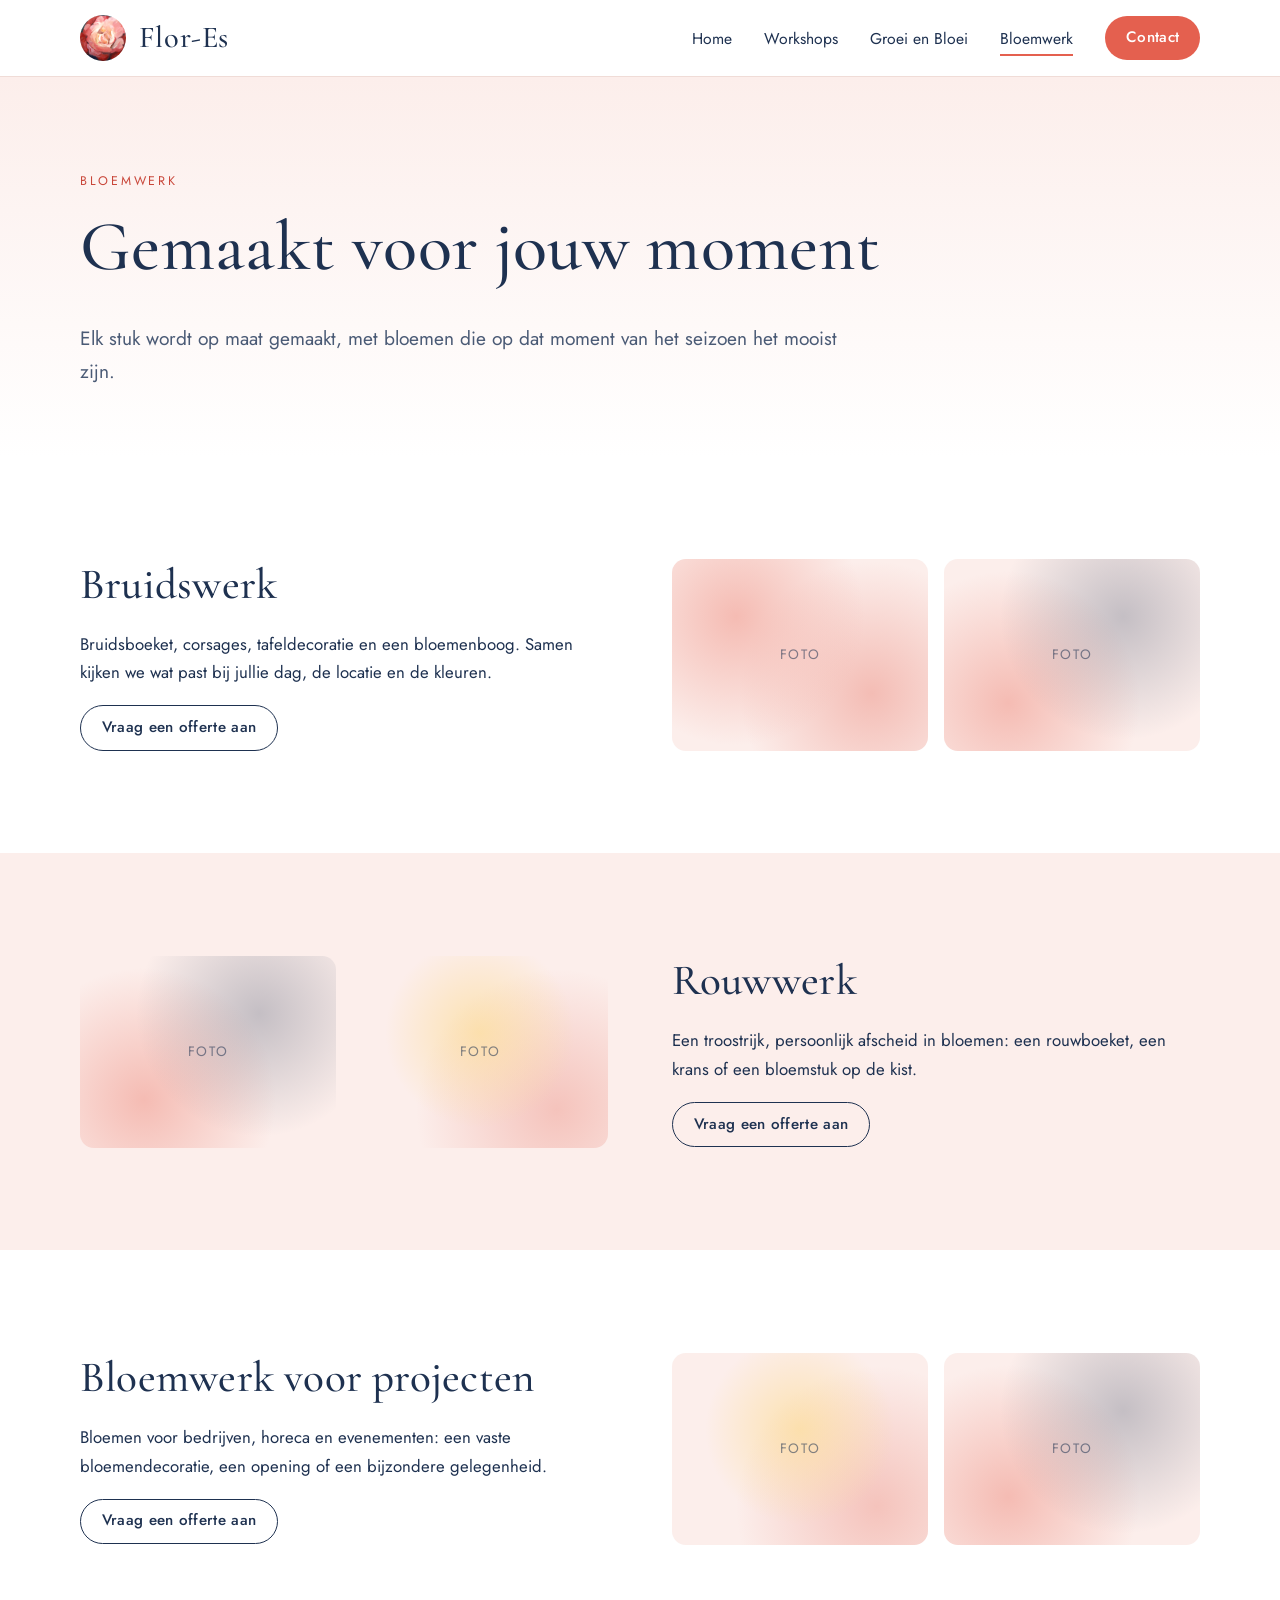
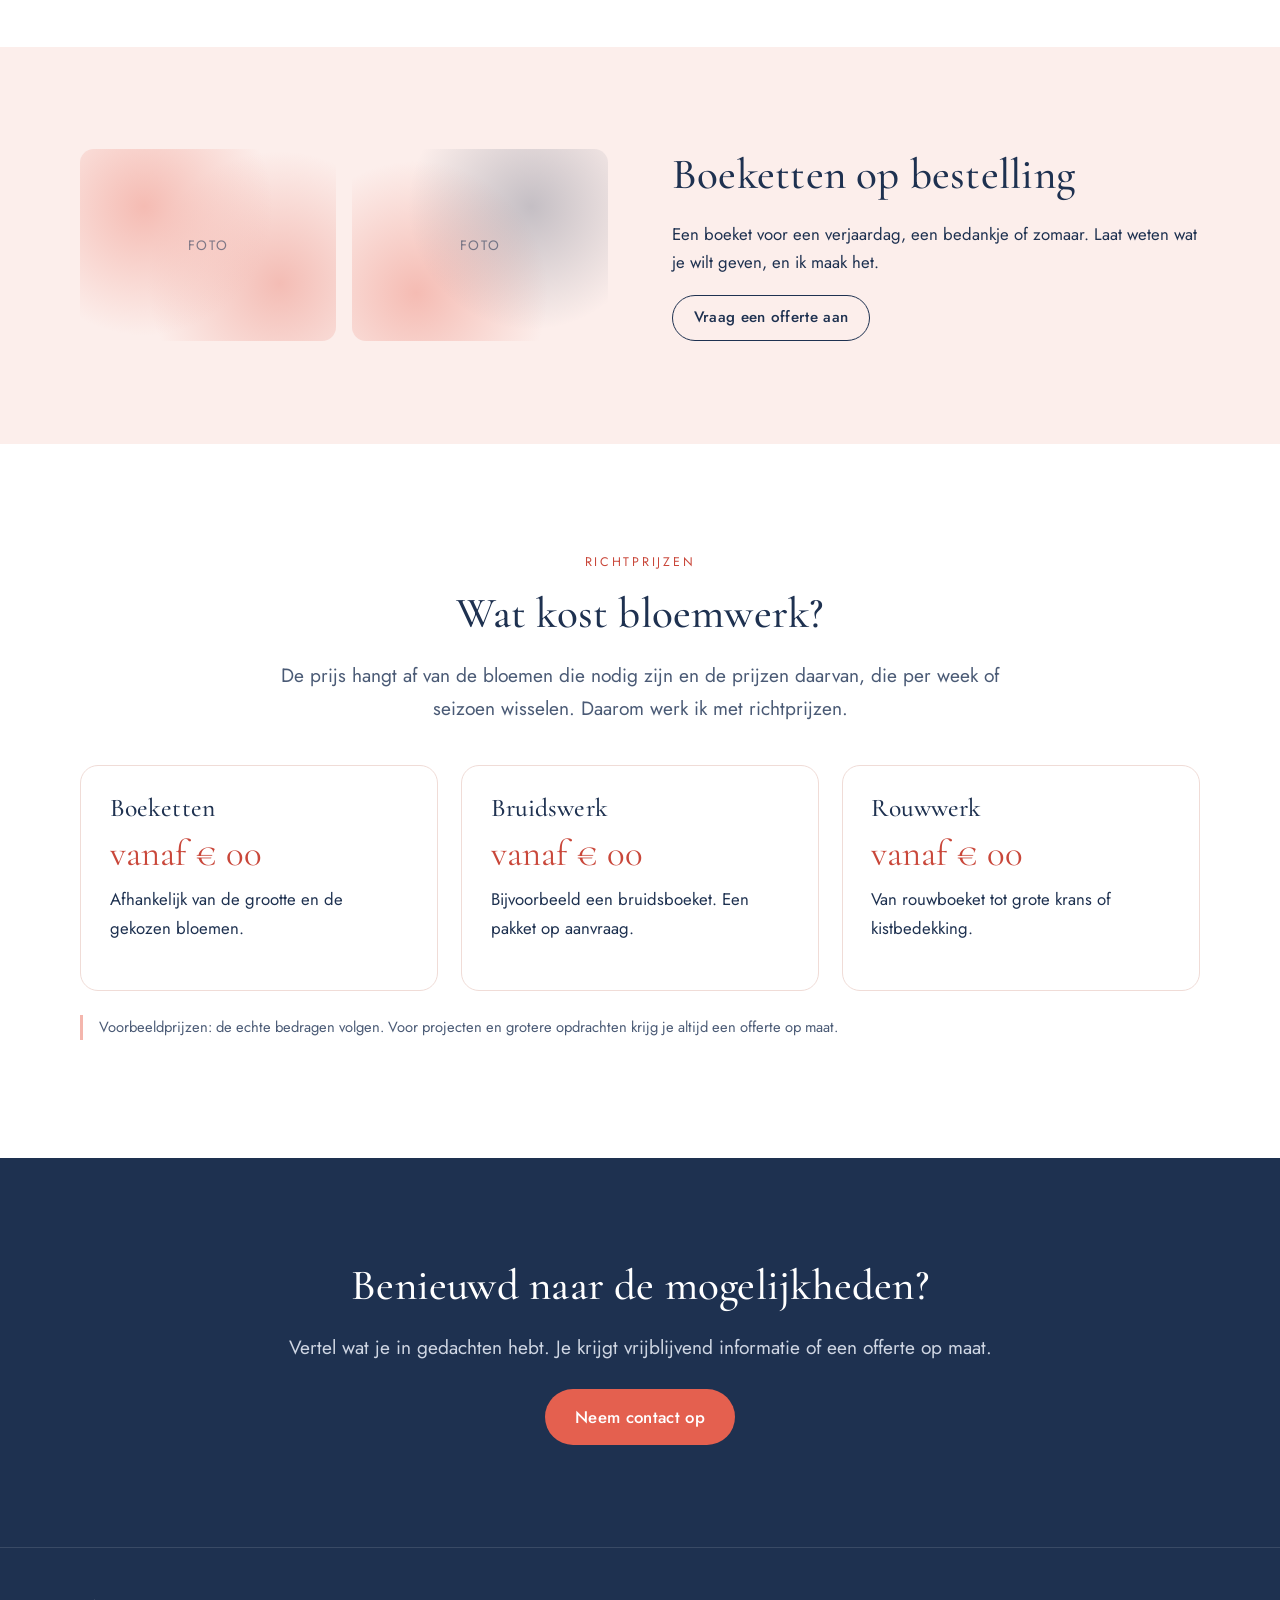
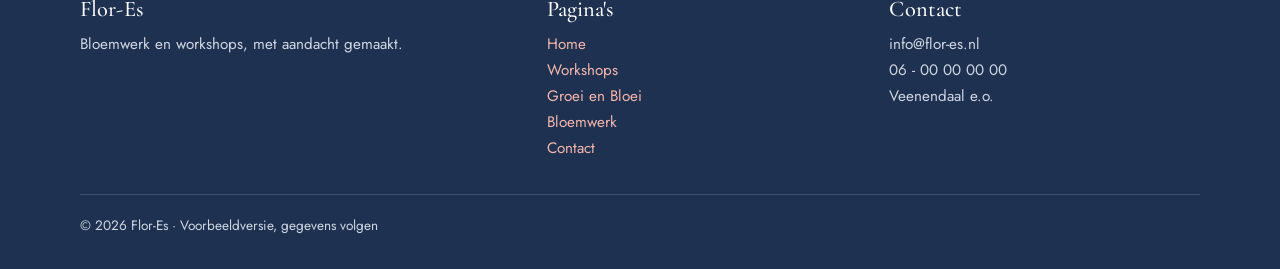
==== bloemwerk.html @ 2090f146 "Eerste versie website Flor-Es: look and feel en vijf pagina's Co-Authored-By: Claude Sonnet 5.5 <nor" ====
<!DOCTYPE html>
<html lang="nl">
<head>
<meta charset="utf-8">
<meta name="viewport" content="width=device-width, initial-scale=1">
<title>Bloemwerk | Flor-Es</title>
<meta name="description" content="Bruidswerk, rouwwerk, bloemwerk voor projecten en boeketten op bestelling, met foto's en richtprijzen.">
<link rel="preconnect" href="https://fonts.googleapis.com">
<link rel="preconnect" href="https://fonts.gstatic.com" crossorigin>
<link href="https://fonts.googleapis.com/css2?family=Cormorant+Garamond:ital,wght@0,400;0,500;0,600;1,400;1,500&family=Jost:wght@300;400;500&display=swap" rel="stylesheet">
<link rel="stylesheet" href="style.css">
</head>
<body>
<header class="site-header">
  <div class="container nav">
    <a class="brand" href="index.html"><img src="img/logo.png" alt=""><span>Flor-Es</span></a>
    <button class="menu-toggle" aria-expanded="false" aria-controls="menu">Menu</button>
    <ul id="menu">
      <li><a href="index.html">Home</a></li>
      <li><a href="workshops.html">Workshops</a></li>
      <li><a href="groei-en-bloei.html">Groei en Bloei</a></li>
      <li><a href="bloemwerk.html" aria-current="page">Bloemwerk</a></li>
      <li><a class="btn small" href="contact.html">Contact</a></li>
    </ul>
  </div>
</header>
<main>

<section class="page-hero">
  <div class="container">
    <span class="eyebrow">Bloemwerk</span>
    <h1>Gemaakt voor jouw moment</h1>
    <p class="lead">Elk stuk wordt op maat gemaakt, met bloemen die op dat moment van het seizoen het mooist zijn.</p>
  </div>
</section>
<section class="section">
  <div class="container split">
    <div>
      <h2>Bruidswerk</h2>
      <p>Bruidsboeket, corsages, tafeldecoratie en een bloemenboog. Samen kijken we wat past bij jullie dag, de locatie en de kleuren.</p>
      <a class="btn outline small" href="contact.html">Vraag een offerte aan</a>
    </div>
    <div class="gallery" style="grid-template-columns:1fr 1fr"><div class="ph ">Foto</div><div class="ph t2">Foto</div></div>
  </div>
</section>
<section class="section tint">
  <div class="container split reverse">
    <div>
      <h2>Rouwwerk</h2>
      <p>Een troostrijk, persoonlijk afscheid in bloemen: een rouwboeket, een krans of een bloemstuk op de kist.</p>
      <a class="btn outline small" href="contact.html">Vraag een offerte aan</a>
    </div>
    <div class="gallery" style="grid-template-columns:1fr 1fr"><div class="ph t2">Foto</div><div class="ph t3">Foto</div></div>
  </div>
</section>
<section class="section">
  <div class="container split">
    <div>
      <h2>Bloemwerk voor projecten</h2>
      <p>Bloemen voor bedrijven, horeca en evenementen: een vaste bloemendecoratie, een opening of een bijzondere gelegenheid.</p>
      <a class="btn outline small" href="contact.html">Vraag een offerte aan</a>
    </div>
    <div class="gallery" style="grid-template-columns:1fr 1fr"><div class="ph t3">Foto</div><div class="ph t2">Foto</div></div>
  </div>
</section>
<section class="section tint">
  <div class="container split reverse">
    <div>
      <h2>Boeketten op bestelling</h2>
      <p>Een boeket voor een verjaardag, een bedankje of zomaar. Laat weten wat je wilt geven, en ik maak het.</p>
      <a class="btn outline small" href="contact.html">Vraag een offerte aan</a>
    </div>
    <div class="gallery" style="grid-template-columns:1fr 1fr"><div class="ph ">Foto</div><div class="ph t2">Foto</div></div>
  </div>
</section>

<section class="section">
  <div class="container">
    <div class="center" style="margin-bottom:2.5rem">
      <span class="eyebrow">Richtprijzen</span>
      <h2>Wat kost bloemwerk?</h2>
      <p class="lead">De prijs hangt af van de bloemen die nodig zijn en de prijzen daarvan, die per week of seizoen wisselen. Daarom werk ik met richtprijzen.</p>
    </div>
    <div class="prices">
      <div class="price"><h3>Boeketten</h3><div class="amount">vanaf € 00</div><p>Afhankelijk van de grootte en de gekozen bloemen.</p></div>
      <div class="price"><h3>Bruidswerk</h3><div class="amount">vanaf € 00</div><p>Bijvoorbeeld een bruidsboeket. Een pakket op aanvraag.</p></div>
      <div class="price"><h3>Rouwwerk</h3><div class="amount">vanaf € 00</div><p>Van rouwboeket tot grote krans of kistbedekking.</p></div>
    </div>
    <p class="note">Voorbeeldprijzen: de echte bedragen volgen. Voor projecten en grotere opdrachten krijg je altijd een offerte op maat.</p>
  </div>
</section>
<section class="section cta">
  <div class="container">
    <h2>Benieuwd naar de mogelijkheden?</h2>
    <p class="lead">Vertel wat je in gedachten hebt. Je krijgt vrijblijvend informatie of een offerte op maat.</p>
    <div class="btn-row" style="justify-content:center"><a class="btn" href="contact.html">Neem contact op</a></div>
  </div>
</section>
</main>
<footer class="site-footer">
  <div class="container">
    <div class="foot-grid">
      <div>
        <h3>Flor-Es</h3>
        <p>Bloemwerk en workshops, met aandacht gemaakt.</p>
      </div>
      <div>
        <h3>Pagina's</h3>
        <ul>
          <li><a href="index.html">Home</a></li>
          <li><a href="workshops.html">Workshops</a></li>
          <li><a href="groei-en-bloei.html">Groei en Bloei</a></li>
          <li><a href="bloemwerk.html">Bloemwerk</a></li>
          <li><a href="contact.html">Contact</a></li>
        </ul>
      </div>
      <div>
        <h3>Contact</h3>
        <ul>
          <li>info@flor-es.nl</li>
          <li>06 - 00 00 00 00</li>
          <li>Veenendaal e.o.</li>
        </ul>
      </div>
    </div>
    <div class="copy">© 2026 Flor-Es · Voorbeeldversie, gegevens volgen</div>
  </div>
</footer>
<script src="site.js"></script>
</body>
</html>
---- style.css ----
/* Flor-Es – look and feel
   Kleuren afgeleid uit het logo (geschilderde roos op diepblauw). */
:root {
  --navy: #1e3150;
  --navy-soft: #4a5a75;
  --coral: #e4604f;
  --coral-dark: #c9473a;
  --pink: #f4b6ad;
  --pink-soft: #fceeeb;
  --cream: #fffaf8;
  --line: #f0dcd7;
  --white: #ffffff;
  --radius: 18px;
  --serif: "Cormorant Garamond", Georgia, "Times New Roman", serif;
  --sans: "Jost", "Helvetica Neue", Arial, sans-serif;
}

* { box-sizing: border-box; }
html { scroll-behavior: smooth; }
body {
  margin: 0;
  background: var(--white);
  color: var(--navy);
  font-family: var(--sans);
  font-size: 1.05rem;
  line-height: 1.7;
  -webkit-font-smoothing: antialiased;
}
img { max-width: 100%; display: block; }
a { color: var(--coral-dark); }
a:hover { color: var(--navy); }

h1, h2, h3 {
  font-family: var(--serif);
  font-weight: 500;
  line-height: 1.12;
  margin: 0 0 .5em;
  letter-spacing: .005em;
}
h1 { font-size: clamp(2.6rem, 6vw, 4.4rem); }
h2 { font-size: clamp(1.9rem, 3.6vw, 2.7rem); }
h3 { font-size: 1.6rem; }
p { margin: 0 0 1.1em; }

.container { width: min(1120px, 100% - 2.5rem); margin-inline: auto; }
.section { padding: clamp(3.5rem, 8vw, 6.5rem) 0; }
.section.tint { background: var(--pink-soft); }
.eyebrow {
  display: inline-block;
  text-transform: uppercase;
  letter-spacing: .22em;
  font-size: .78rem;
  color: var(--coral-dark);
  margin-bottom: 1rem;
}
.lead { font-size: 1.2rem; color: var(--navy-soft); max-width: 40em; }
.center { text-align: center; }
.center .lead { margin-inline: auto; }

/* Header */
.site-header {
  position: sticky; top: 0; z-index: 20;
  background: rgba(255,255,255,.94);
  backdrop-filter: blur(8px);
  border-bottom: 1px solid var(--line);
}
.nav { display: flex; align-items: center; justify-content: space-between; height: 76px; }
.brand { display: flex; align-items: center; gap: .8rem; text-decoration: none; color: var(--navy); }
.brand img { width: 46px; height: 46px; border-radius: 50%; object-fit: cover; }
.brand span { font-family: var(--serif); font-size: 1.9rem; font-weight: 500; letter-spacing: .02em; }
.nav ul { display: flex; gap: 2rem; list-style: none; margin: 0; padding: 0; align-items: center; }
.nav ul a { text-decoration: none; color: var(--navy); font-size: .98rem; padding: .3rem 0; border-bottom: 2px solid transparent; }
.nav ul a:hover, .nav ul a[aria-current="page"] { border-color: var(--coral); }
.nav ul a.btn { border: 0; }
.menu-toggle { display: none; background: none; border: 1px solid var(--line); border-radius: 10px; padding: .5rem .8rem; font: inherit; color: var(--navy); cursor: pointer; }

/* Knoppen */
.btn {
  display: inline-block; text-decoration: none; cursor: pointer;
  background: var(--coral); color: var(--white) !important;
  padding: .85rem 1.9rem; border-radius: 999px; border: 0;
  font: inherit; font-weight: 500; letter-spacing: .02em;
  transition: background .2s, transform .2s;
}
.btn:hover { background: var(--coral-dark); transform: translateY(-1px); }
.btn.outline { background: transparent; color: var(--navy) !important; border: 1.5px solid var(--navy); }
.btn.outline:hover { background: var(--navy); color: var(--white) !important; }
.btn.small { padding: .55rem 1.3rem; font-size: .95rem; }
.btn-row { display: flex; gap: 1rem; flex-wrap: wrap; margin-top: 1.6rem; }

/* Hero (tweedeling) */
.hero { padding: clamp(2.5rem, 6vw, 5rem) 0; background: linear-gradient(180deg, var(--cream), var(--white)); }
.hero-grid { display: grid; grid-template-columns: 1.05fr .95fr; gap: clamp(2rem, 6vw, 5rem); align-items: center; }
.hero h1 em { font-style: italic; color: var(--coral); }
.hero-art { position: relative; }
.hero-art img {
  width: 100%; aspect-ratio: 1 / 1; object-fit: cover;
  border-radius: 46% 54% 50% 50% / 52% 46% 54% 48%;
  box-shadow: 0 30px 60px -25px rgba(30,49,80,.45);
}
.hero-art::before {
  content: ""; position: absolute; inset: -6% -6% auto auto; width: 38%; aspect-ratio: 1;
  background: var(--pink); border-radius: 50%; z-index: -1; opacity: .55;
}
.page-hero { padding: clamp(3rem, 7vw, 5.5rem) 0 clamp(2rem, 4vw, 3rem); background: linear-gradient(180deg, var(--pink-soft), var(--white)); }

/* Kaarten */
.cards { display: grid; grid-template-columns: repeat(3, 1fr); gap: 1.6rem; }
.card {
  background: var(--white); border: 1px solid var(--line); border-radius: var(--radius);
  overflow: hidden; text-decoration: none; color: var(--navy);
  display: flex; flex-direction: column; transition: transform .25s, box-shadow .25s;
}
.card:hover { transform: translateY(-4px); box-shadow: 0 22px 40px -24px rgba(30,49,80,.4); color: var(--navy); }
.card .body { padding: 1.5rem 1.6rem 1.8rem; }
.card .more { color: var(--coral-dark); font-weight: 500; }

/* Foto-plaatshouders: vervangen door echte foto's (<img>) */
.ph {
  aspect-ratio: 4 / 3; display: grid; place-items: center;
  color: rgba(30,49,80,.55); font-size: .85rem; letter-spacing: .12em; text-transform: uppercase;
  background:
    radial-gradient(circle at 25% 30%, rgba(244,182,173,.9), transparent 55%),
    radial-gradient(circle at 78% 70%, rgba(228,96,79,.35), transparent 55%),
    var(--pink-soft);
}
.ph.t2 { background: radial-gradient(circle at 70% 30%, rgba(30,49,80,.25), transparent 55%), radial-gradient(circle at 25% 75%, rgba(244,182,173,.9), transparent 55%), var(--pink-soft); }
.ph.t3 { background: radial-gradient(circle at 50% 40%, rgba(252,222,160,.8), transparent 55%), radial-gradient(circle at 80% 80%, rgba(228,96,79,.3), transparent 55%), var(--pink-soft); }
.ph.tall { aspect-ratio: 3 / 4; }
.ph.round { border-radius: var(--radius); }

.gallery { display: grid; grid-template-columns: repeat(4, 1fr); gap: 1rem; }
.gallery .ph, .gallery img { border-radius: 14px; width: 100%; }
.gallery .wide { grid-column: span 2; }

/* Twee kolommen */
.split { display: grid; grid-template-columns: 1fr 1fr; gap: clamp(2rem, 5vw, 4.5rem); align-items: center; }
.split.reverse > :first-child { order: 2; }
.check { list-style: none; padding: 0; margin: 0 0 1.4rem; }
.check li { padding-left: 1.9rem; position: relative; margin-bottom: .55rem; }
.check li::before { content: "✿"; position: absolute; left: 0; color: var(--coral); }

/* Prijzen */
.prices { display: grid; grid-template-columns: repeat(3, 1fr); gap: 1.4rem; }
.price {
  background: var(--white); border: 1px solid var(--line); border-radius: var(--radius); padding: 1.8rem;
}
.price .amount { font-family: var(--serif); font-size: 2.3rem; color: var(--coral-dark); line-height: 1; margin: .3rem 0 .8rem; }
.price small { color: var(--navy-soft); }
.note { font-size: .92rem; color: var(--navy-soft); border-left: 3px solid var(--pink); padding-left: 1rem; margin-top: 1.5rem; }

/* Referenties */
.quotes { display: grid; grid-template-columns: repeat(3, 1fr); gap: 1.4rem; }
.quote { background: var(--white); border-radius: var(--radius); padding: 1.8rem; border: 1px solid var(--line); }
.quote p { font-family: var(--serif); font-size: 1.35rem; line-height: 1.4; font-style: italic; }
.quote cite { font-style: normal; font-size: .92rem; color: var(--navy-soft); }

/* Agenda (Groei en Bloei) */
.agenda { list-style: none; padding: 0; margin: 0; display: grid; gap: 1rem; }
.agenda li { display: grid; grid-template-columns: 90px 1fr auto; gap: 1.4rem; align-items: center; background: var(--white); border: 1px solid var(--line); border-radius: var(--radius); padding: 1.2rem 1.6rem; }
.date { text-align: center; font-family: var(--serif); line-height: 1; }
.date b { display: block; font-size: 2.4rem; color: var(--coral-dark); font-weight: 500; }
.date span { text-transform: uppercase; letter-spacing: .15em; font-size: .78rem; font-family: var(--sans); }

/* Formulier */
form { display: grid; gap: 1.1rem; }
label { font-size: .92rem; font-weight: 500; display: grid; gap: .35rem; }
input, select, textarea {
  font: inherit; color: var(--navy); background: var(--white);
  border: 1.5px solid var(--line); border-radius: 12px; padding: .8rem 1rem; width: 100%;
}
input:focus, select:focus, textarea:focus { outline: 0; border-color: var(--coral); box-shadow: 0 0 0 3px rgba(228,96,79,.18); }
textarea { min-height: 150px; resize: vertical; }
.row2 { display: grid; grid-template-columns: 1fr 1fr; gap: 1.1rem; }
.form-msg { display: none; background: var(--pink-soft); border: 1px solid var(--pink); border-radius: 12px; padding: 1rem 1.2rem; }
.contact-box { background: var(--pink-soft); border-radius: var(--radius); padding: 2rem; }
.contact-box h3 { margin-bottom: .8rem; }

/* CTA en footer */
.cta { background: var(--navy); color: var(--white); text-align: center; }
.cta h2 { color: var(--white); }
.cta .lead { color: #cfd6e3; margin-inline: auto; }
.site-footer { background: var(--navy); color: #cfd6e3; padding: 3rem 0 2rem; border-top: 1px solid rgba(255,255,255,.12); font-size: .95rem; }
.site-footer a { color: var(--pink); text-decoration: none; }
.site-footer a:hover { color: var(--white); }
.foot-grid { display: grid; grid-template-columns: 1.4fr 1fr 1fr; gap: 2rem; margin-bottom: 2rem; }
.foot-grid h3 { color: var(--white); font-size: 1.4rem; }
.foot-grid ul { list-style: none; padding: 0; margin: 0; }
.copy { border-top: 1px solid rgba(255,255,255,.15); padding-top: 1.2rem; font-size: .85rem; }

@media (max-width: 860px) {
  .menu-toggle { display: block; }
  .nav ul { display: none; position: absolute; top: 76px; left: 0; right: 0; flex-direction: column; gap: 1rem; background: var(--white); padding: 1.5rem; border-bottom: 1px solid var(--line); }
  .nav ul.open { display: flex; }
  .hero-grid, .split, .cards, .prices, .quotes, .foot-grid, .row2 { grid-template-columns: 1fr; }
  .split.reverse > :first-child { order: 0; }
  .hero-art { max-width: 420px; margin-inline: auto; }
  .gallery { grid-template-columns: repeat(2, 1fr); }
  .agenda li { grid-template-columns: 70px 1fr; }
  .agenda li .btn { grid-column: 1 / -1; justify-self: start; }
}
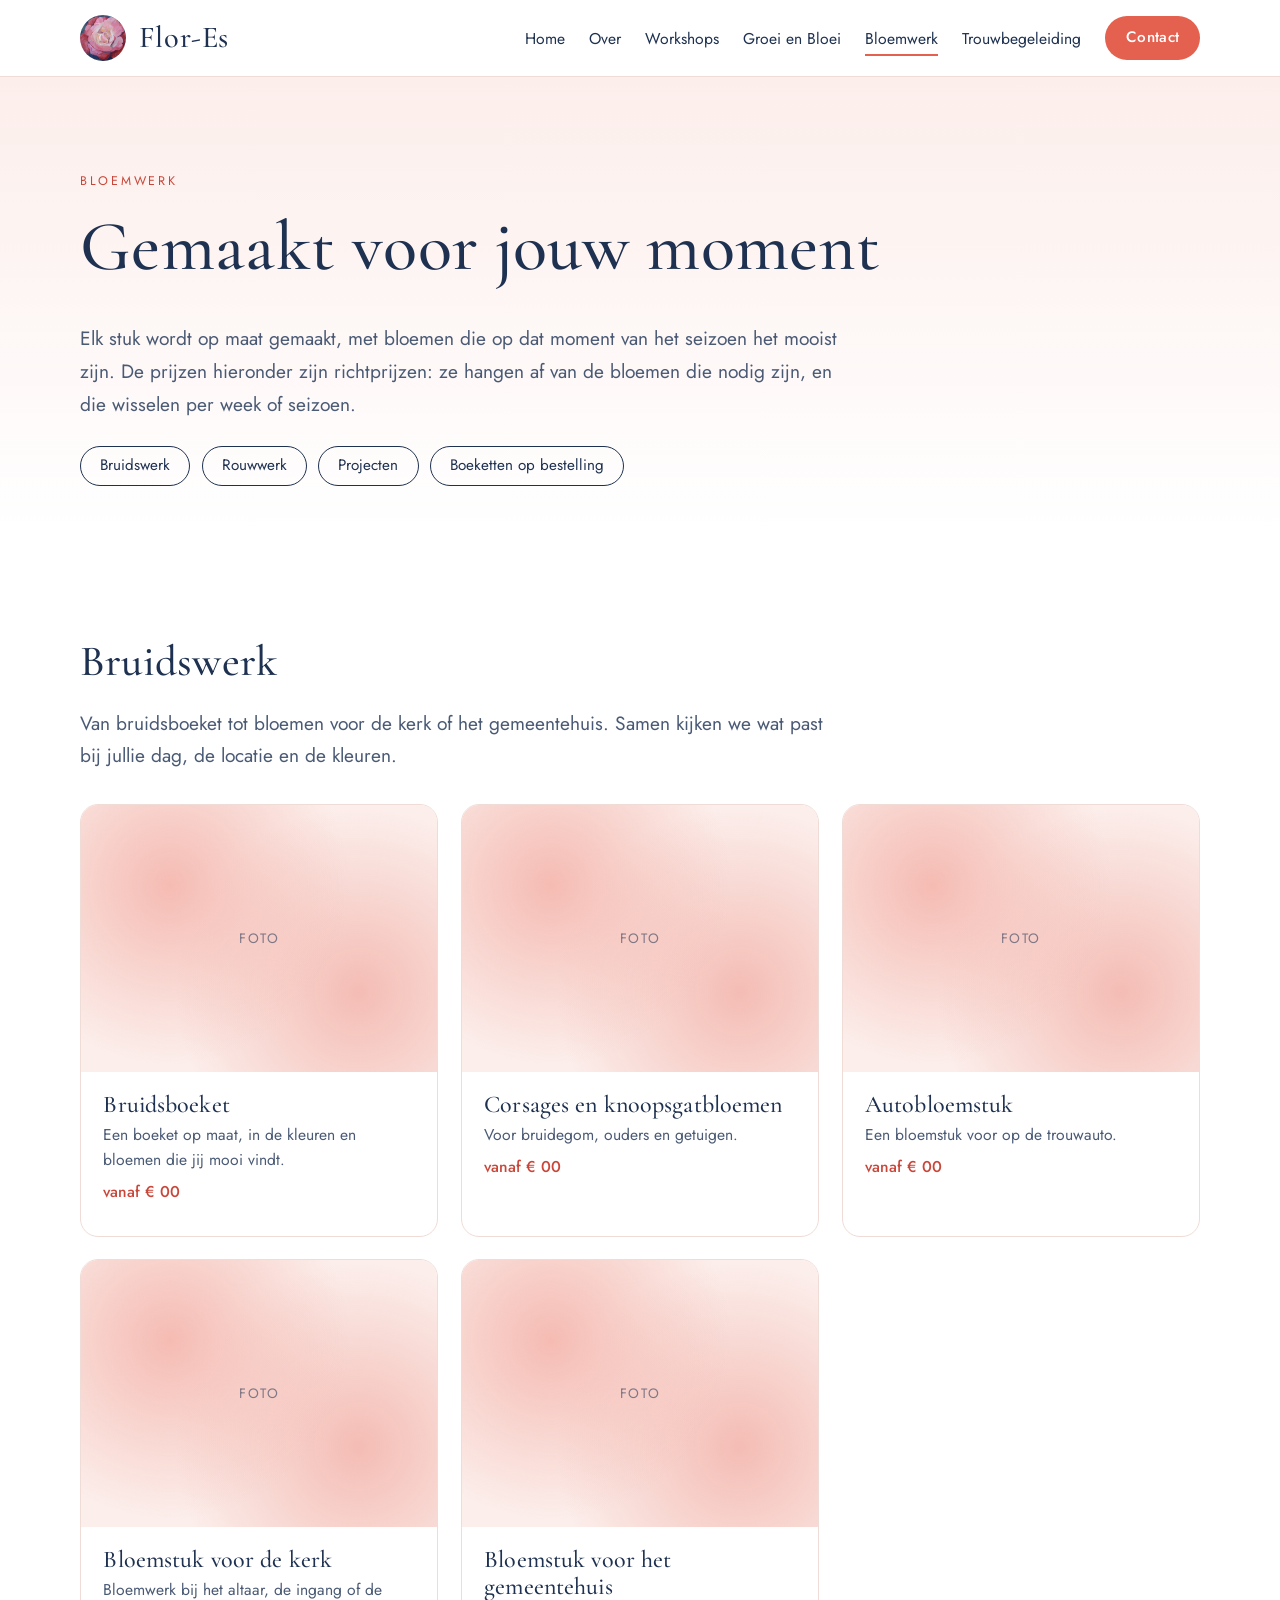
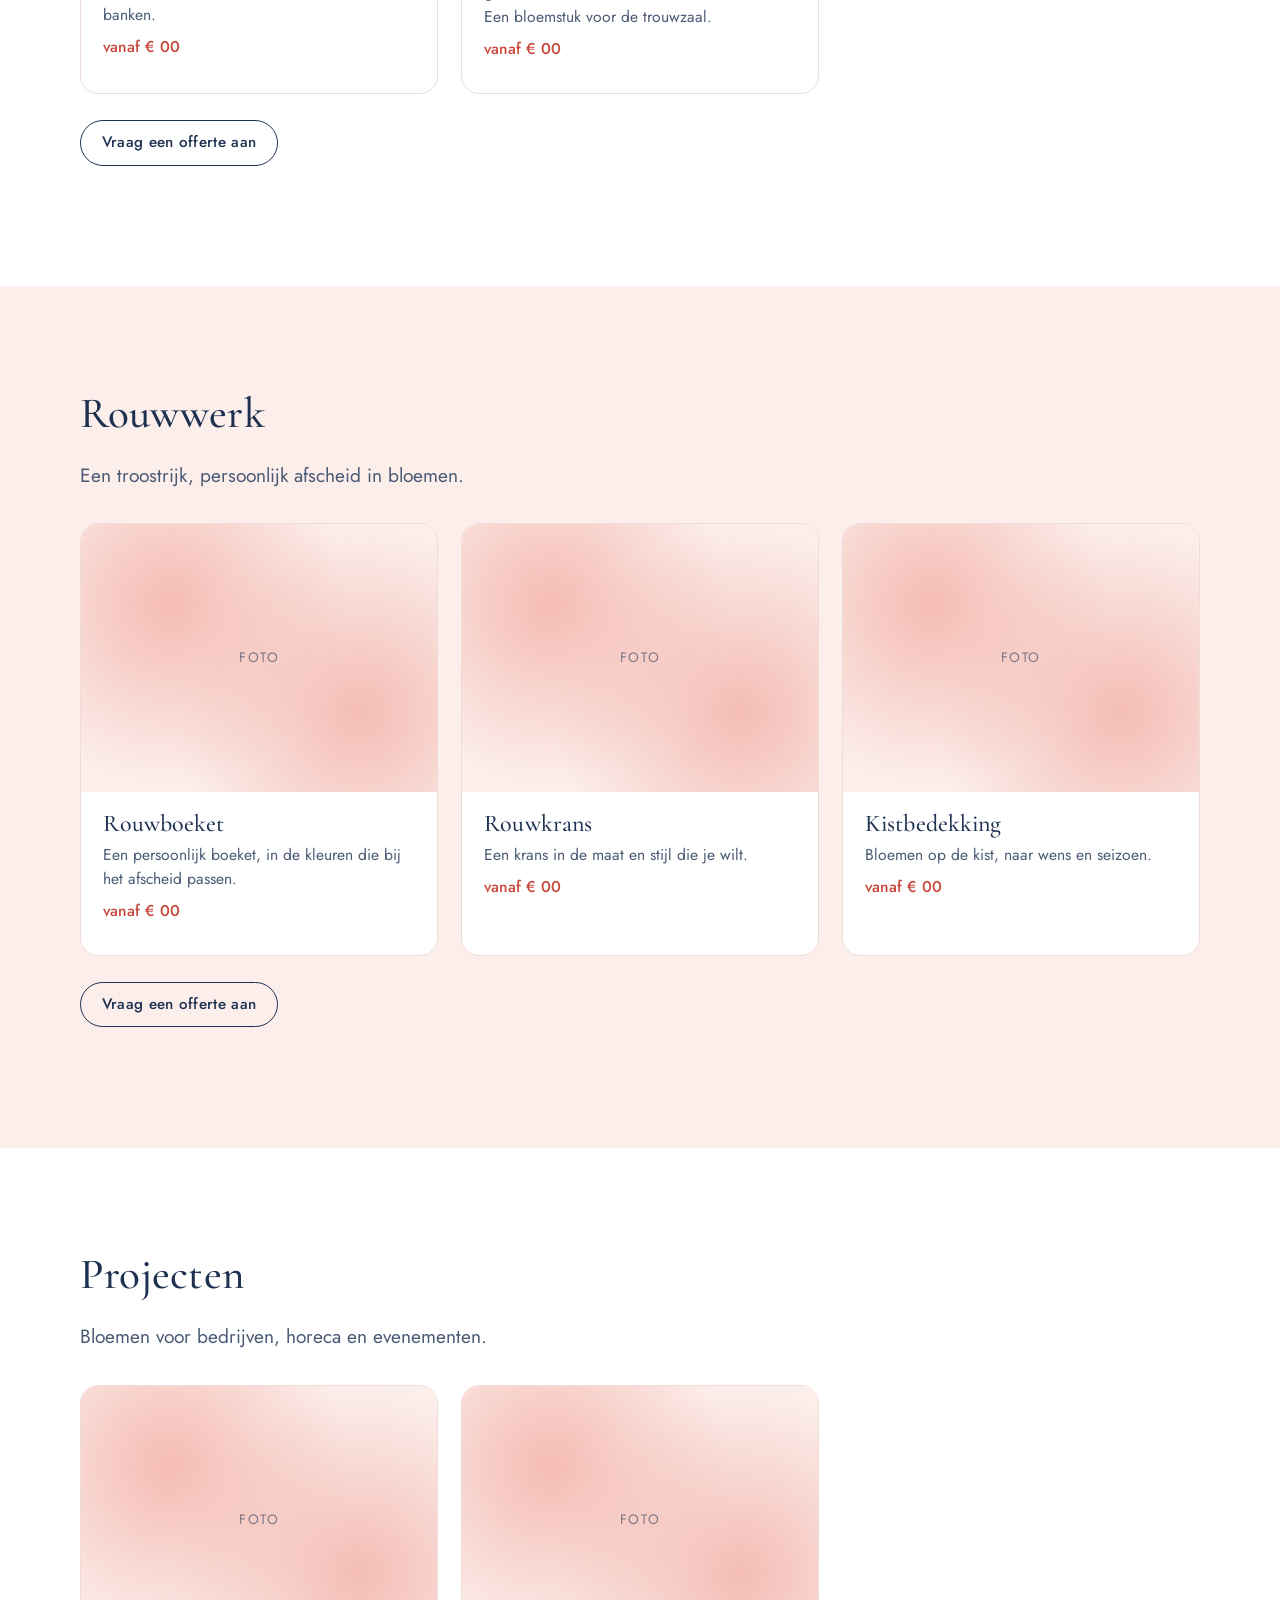
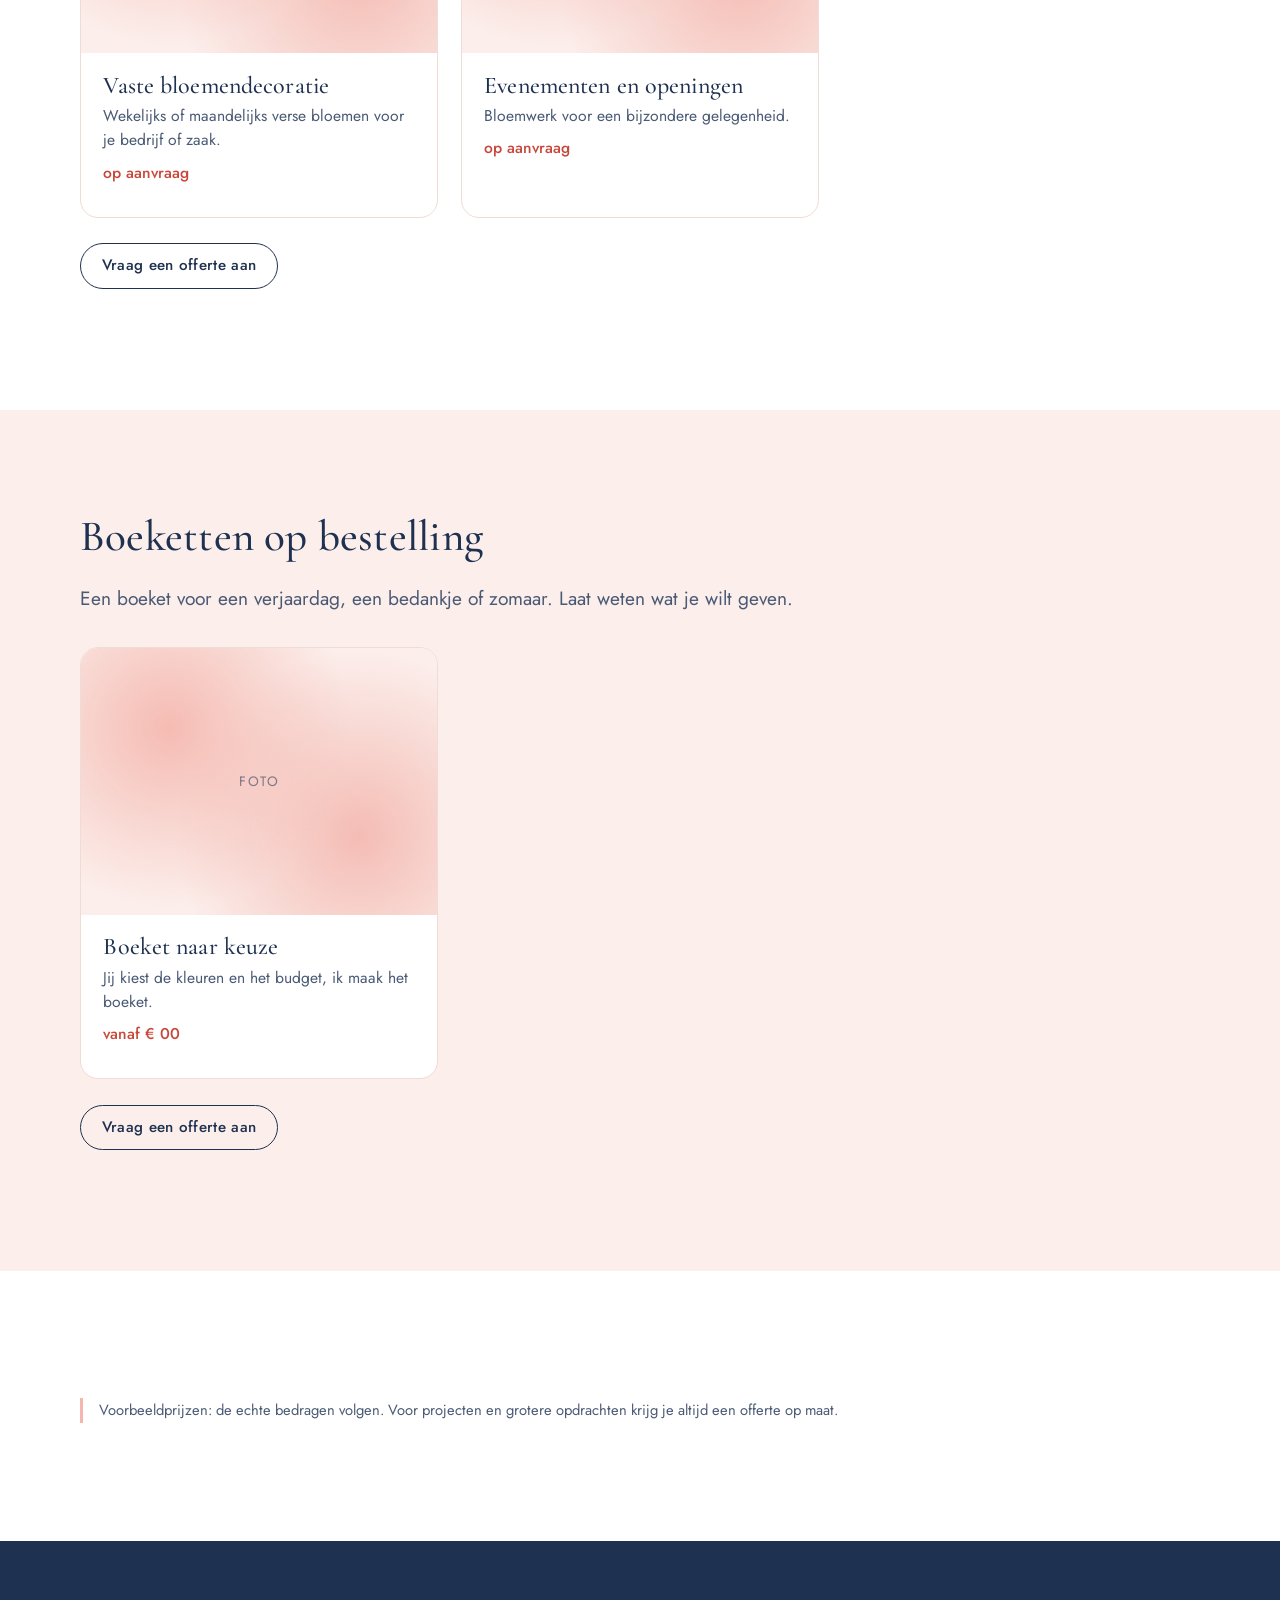
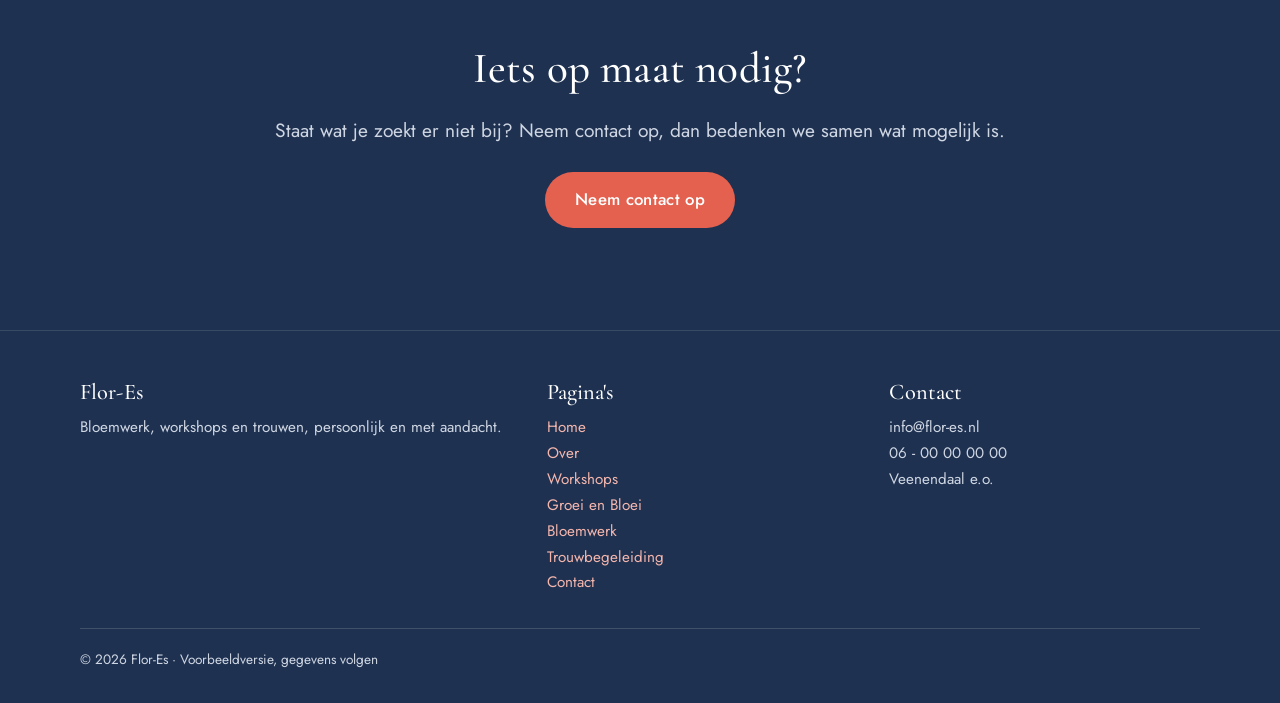
==== commit b4f22af0: "Pagina's Over, Trouwbegeleiding en proefpagina Trouwambtenaar, beheerbare inhoud - Scherpere roos al" ====
--- a/bloemwerk.html
+++ b/bloemwerk.html
@@ -5,127 +5,39 @@
 <meta name="viewport" content="width=device-width, initial-scale=1">
 <title>Bloemwerk | Flor-Es</title>
 <meta name="description" content="Bruidswerk, rouwwerk, bloemwerk voor projecten en boeketten op bestelling, met foto's en richtprijzen.">
+<link rel="icon" href="img/logo.jpg">
 <link rel="preconnect" href="https://fonts.googleapis.com">
 <link rel="preconnect" href="https://fonts.gstatic.com" crossorigin>
 <link href="https://fonts.googleapis.com/css2?family=Cormorant+Garamond:ital,wght@0,400;0,500;0,600;1,400;1,500&family=Jost:wght@300;400;500&display=swap" rel="stylesheet">
 <link rel="stylesheet" href="style.css">
 </head>
 <body>
-<header class="site-header">
-  <div class="container nav">
-    <a class="brand" href="index.html"><img src="img/logo.png" alt=""><span>Flor-Es</span></a>
-    <button class="menu-toggle" aria-expanded="false" aria-controls="menu">Menu</button>
-    <ul id="menu">
-      <li><a href="index.html">Home</a></li>
-      <li><a href="workshops.html">Workshops</a></li>
-      <li><a href="groei-en-bloei.html">Groei en Bloei</a></li>
-      <li><a href="bloemwerk.html" aria-current="page">Bloemwerk</a></li>
-      <li><a class="btn small" href="contact.html">Contact</a></li>
-    </ul>
-  </div>
-</header>
+<header id="site-header"></header>
 <main>
 
 <section class="page-hero">
   <div class="container">
     <span class="eyebrow">Bloemwerk</span>
     <h1>Gemaakt voor jouw moment</h1>
-    <p class="lead">Elk stuk wordt op maat gemaakt, met bloemen die op dat moment van het seizoen het mooist zijn.</p>
+    <p class="lead">Elk stuk wordt op maat gemaakt, met bloemen die op dat moment van het seizoen het mooist zijn. De prijzen hieronder zijn richtprijzen: ze hangen af van de bloemen die nodig zijn, en die wisselen per week of seizoen.</p>
+    <div class="chips" id="bloemwerk-nav"></div>
   </div>
 </section>
-<section class="section">
-  <div class="container split">
-    <div>
-      <h2>Bruidswerk</h2>
-      <p>Bruidsboeket, corsages, tafeldecoratie en een bloemenboog. Samen kijken we wat past bij jullie dag, de locatie en de kleuren.</p>
-      <a class="btn outline small" href="contact.html">Vraag een offerte aan</a>
-    </div>
-    <div class="gallery" style="grid-template-columns:1fr 1fr"><div class="ph ">Foto</div><div class="ph t2">Foto</div></div>
-  </div>
-</section>
-<section class="section tint">
-  <div class="container split reverse">
-    <div>
-      <h2>Rouwwerk</h2>
-      <p>Een troostrijk, persoonlijk afscheid in bloemen: een rouwboeket, een krans of een bloemstuk op de kist.</p>
-      <a class="btn outline small" href="contact.html">Vraag een offerte aan</a>
-    </div>
-    <div class="gallery" style="grid-template-columns:1fr 1fr"><div class="ph t2">Foto</div><div class="ph t3">Foto</div></div>
-  </div>
-</section>
-<section class="section">
-  <div class="container split">
-    <div>
-      <h2>Bloemwerk voor projecten</h2>
-      <p>Bloemen voor bedrijven, horeca en evenementen: een vaste bloemendecoratie, een opening of een bijzondere gelegenheid.</p>
-      <a class="btn outline small" href="contact.html">Vraag een offerte aan</a>
-    </div>
-    <div class="gallery" style="grid-template-columns:1fr 1fr"><div class="ph t3">Foto</div><div class="ph t2">Foto</div></div>
-  </div>
-</section>
-<section class="section tint">
-  <div class="container split reverse">
-    <div>
-      <h2>Boeketten op bestelling</h2>
-      <p>Een boeket voor een verjaardag, een bedankje of zomaar. Laat weten wat je wilt geven, en ik maak het.</p>
-      <a class="btn outline small" href="contact.html">Vraag een offerte aan</a>
-    </div>
-    <div class="gallery" style="grid-template-columns:1fr 1fr"><div class="ph ">Foto</div><div class="ph t2">Foto</div></div>
-  </div>
-</section>
-
+<div id="bloemwerk-lijst"></div>
 <section class="section">
   <div class="container">
-    <div class="center" style="margin-bottom:2.5rem">
-      <span class="eyebrow">Richtprijzen</span>
-      <h2>Wat kost bloemwerk?</h2>
-      <p class="lead">De prijs hangt af van de bloemen die nodig zijn en de prijzen daarvan, die per week of seizoen wisselen. Daarom werk ik met richtprijzen.</p>
-    </div>
-    <div class="prices">
-      <div class="price"><h3>Boeketten</h3><div class="amount">vanaf € 00</div><p>Afhankelijk van de grootte en de gekozen bloemen.</p></div>
-      <div class="price"><h3>Bruidswerk</h3><div class="amount">vanaf € 00</div><p>Bijvoorbeeld een bruidsboeket. Een pakket op aanvraag.</p></div>
-      <div class="price"><h3>Rouwwerk</h3><div class="amount">vanaf € 00</div><p>Van rouwboeket tot grote krans of kistbedekking.</p></div>
-    </div>
     <p class="note">Voorbeeldprijzen: de echte bedragen volgen. Voor projecten en grotere opdrachten krijg je altijd een offerte op maat.</p>
   </div>
 </section>
 <section class="section cta">
   <div class="container">
-    <h2>Benieuwd naar de mogelijkheden?</h2>
-    <p class="lead">Vertel wat je in gedachten hebt. Je krijgt vrijblijvend informatie of een offerte op maat.</p>
+    <h2>Iets op maat nodig?</h2>
+    <p class="lead">Staat wat je zoekt er niet bij? Neem contact op, dan bedenken we samen wat mogelijk is.</p>
     <div class="btn-row" style="justify-content:center"><a class="btn" href="contact.html">Neem contact op</a></div>
   </div>
 </section>
 </main>
-<footer class="site-footer">
-  <div class="container">
-    <div class="foot-grid">
-      <div>
-        <h3>Flor-Es</h3>
-        <p>Bloemwerk en workshops, met aandacht gemaakt.</p>
-      </div>
-      <div>
-        <h3>Pagina's</h3>
-        <ul>
-          <li><a href="index.html">Home</a></li>
-          <li><a href="workshops.html">Workshops</a></li>
-          <li><a href="groei-en-bloei.html">Groei en Bloei</a></li>
-          <li><a href="bloemwerk.html">Bloemwerk</a></li>
-          <li><a href="contact.html">Contact</a></li>
-        </ul>
-      </div>
-      <div>
-        <h3>Contact</h3>
-        <ul>
-          <li>info@flor-es.nl</li>
-          <li>06 - 00 00 00 00</li>
-          <li>Veenendaal e.o.</li>
-        </ul>
-      </div>
-    </div>
-    <div class="copy">© 2026 Flor-Es · Voorbeeldversie, gegevens volgen</div>
-  </div>
-</footer>
+<footer id="site-footer"></footer>
 <script src="site.js"></script>
 </body>
 </html>
--- a/style.css
+++ b/style.css
@@ -68,7 +68,7 @@
 .brand { display: flex; align-items: center; gap: .8rem; text-decoration: none; color: var(--navy); }
 .brand img { width: 46px; height: 46px; border-radius: 50%; object-fit: cover; }
 .brand span { font-family: var(--serif); font-size: 1.9rem; font-weight: 500; letter-spacing: .02em; }
-.nav ul { display: flex; gap: 2rem; list-style: none; margin: 0; padding: 0; align-items: center; }
+.nav ul { display: flex; gap: 1.5rem; list-style: none; margin: 0; padding: 0; align-items: center; }
 .nav ul a { text-decoration: none; color: var(--navy); font-size: .98rem; padding: .3rem 0; border-bottom: 2px solid transparent; }
 .nav ul a:hover, .nav ul a[aria-current="page"] { border-color: var(--coral); }
 .nav ul a.btn { border: 0; }
@@ -199,3 +199,44 @@
   .agenda li { grid-template-columns: 70px 1fr; }
   .agenda li .btn { grid-column: 1 / -1; justify-self: start; }
 }
+
+/* Foto's uit het beheerscherm */
+.foto { width: 100%; aspect-ratio: 4 / 3; object-fit: cover; border-radius: 14px; }
+.foto.tall { aspect-ratio: 3 / 4; }
+.foto.round { border-radius: var(--radius); }
+
+/* Producten (Bloemwerk) */
+.kop-blok { margin-bottom: 2rem; }
+.producten { display: grid; grid-template-columns: repeat(3, 1fr); gap: 1.4rem; }
+.product { background: var(--white); border: 1px solid var(--line); border-radius: var(--radius); overflow: hidden; display: flex; flex-direction: column; }
+.product .foto, .product .ph { border-radius: 0; }
+.product .body { padding: 1.2rem 1.4rem 1.5rem; }
+.product h3 { font-size: 1.5rem; margin-bottom: .3rem; }
+.product p { margin: 0 0 .5em; color: var(--navy-soft); font-size: .98rem; line-height: 1.55; }
+.product .prijs { color: var(--coral-dark); font-weight: 500; }
+.leeg { color: var(--navy-soft); }
+.chips { display: flex; flex-wrap: wrap; gap: .7rem; margin-top: 1.6rem; }
+.chip { text-decoration: none; border: 1.5px solid var(--navy); color: var(--navy); border-radius: 999px; padding: .4rem 1.2rem; font-size: .95rem; }
+.chip:hover { background: var(--navy); color: var(--white); }
+
+/* Stappen (Over, Trouwbegeleiding) */
+.steps { display: grid; grid-template-columns: repeat(3, 1fr); gap: 1.4rem; counter-reset: stap; }
+.steps.vier { grid-template-columns: repeat(4, 1fr); }
+.step { background: var(--white); border: 1px solid var(--line); border-radius: var(--radius); padding: 1.8rem; counter-increment: stap; }
+.step::before { content: counter(stap); display: grid; place-items: center; width: 2.4rem; height: 2.4rem; border-radius: 50%; background: var(--pink-soft); color: var(--coral-dark); font-family: var(--serif); font-size: 1.4rem; margin-bottom: 1rem; }
+.step h3 { font-size: 1.45rem; }
+.step p { margin: 0; color: var(--navy-soft); }
+.pull { font-family: var(--serif); font-size: clamp(1.6rem, 3vw, 2.2rem); line-height: 1.3; font-style: italic; color: var(--navy); max-width: 30em; margin-inline: auto; }
+
+/* Proefpagina (nog niet live) */
+.proef-banner { background: var(--navy); color: var(--white); text-align: center; padding: .6rem 1rem; font-size: .92rem; }
+body[data-niet-live]:not(.toon) main { visibility: hidden; }
+
+@media (max-width: 1000px) {
+  .menu-toggle { display: block; }
+  .nav ul { display: none; position: absolute; top: 76px; left: 0; right: 0; flex-direction: column; align-items: flex-start; gap: 1rem; background: var(--white); padding: 1.5rem; border-bottom: 1px solid var(--line); }
+  .nav ul.open { display: flex; }
+}
+@media (max-width: 860px) {
+  .producten, .steps, .steps.vier { grid-template-columns: 1fr; }
+}
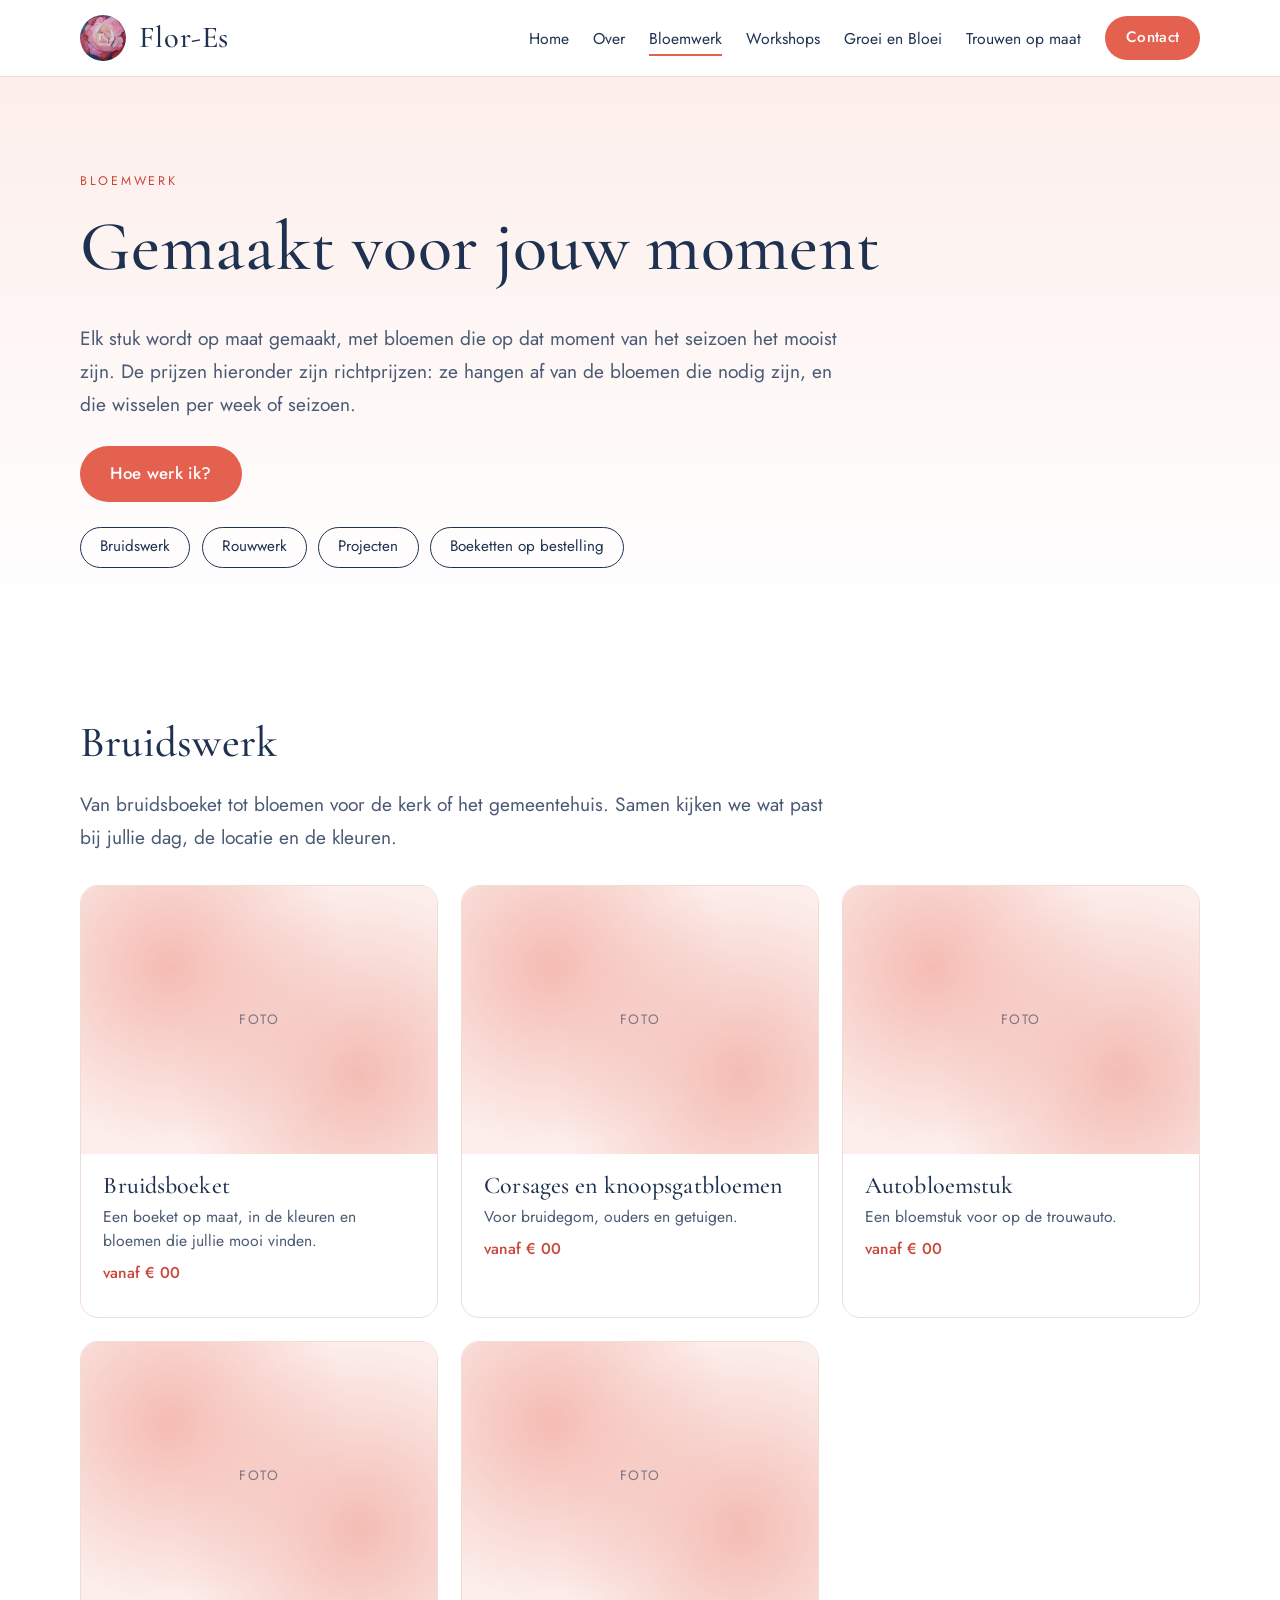
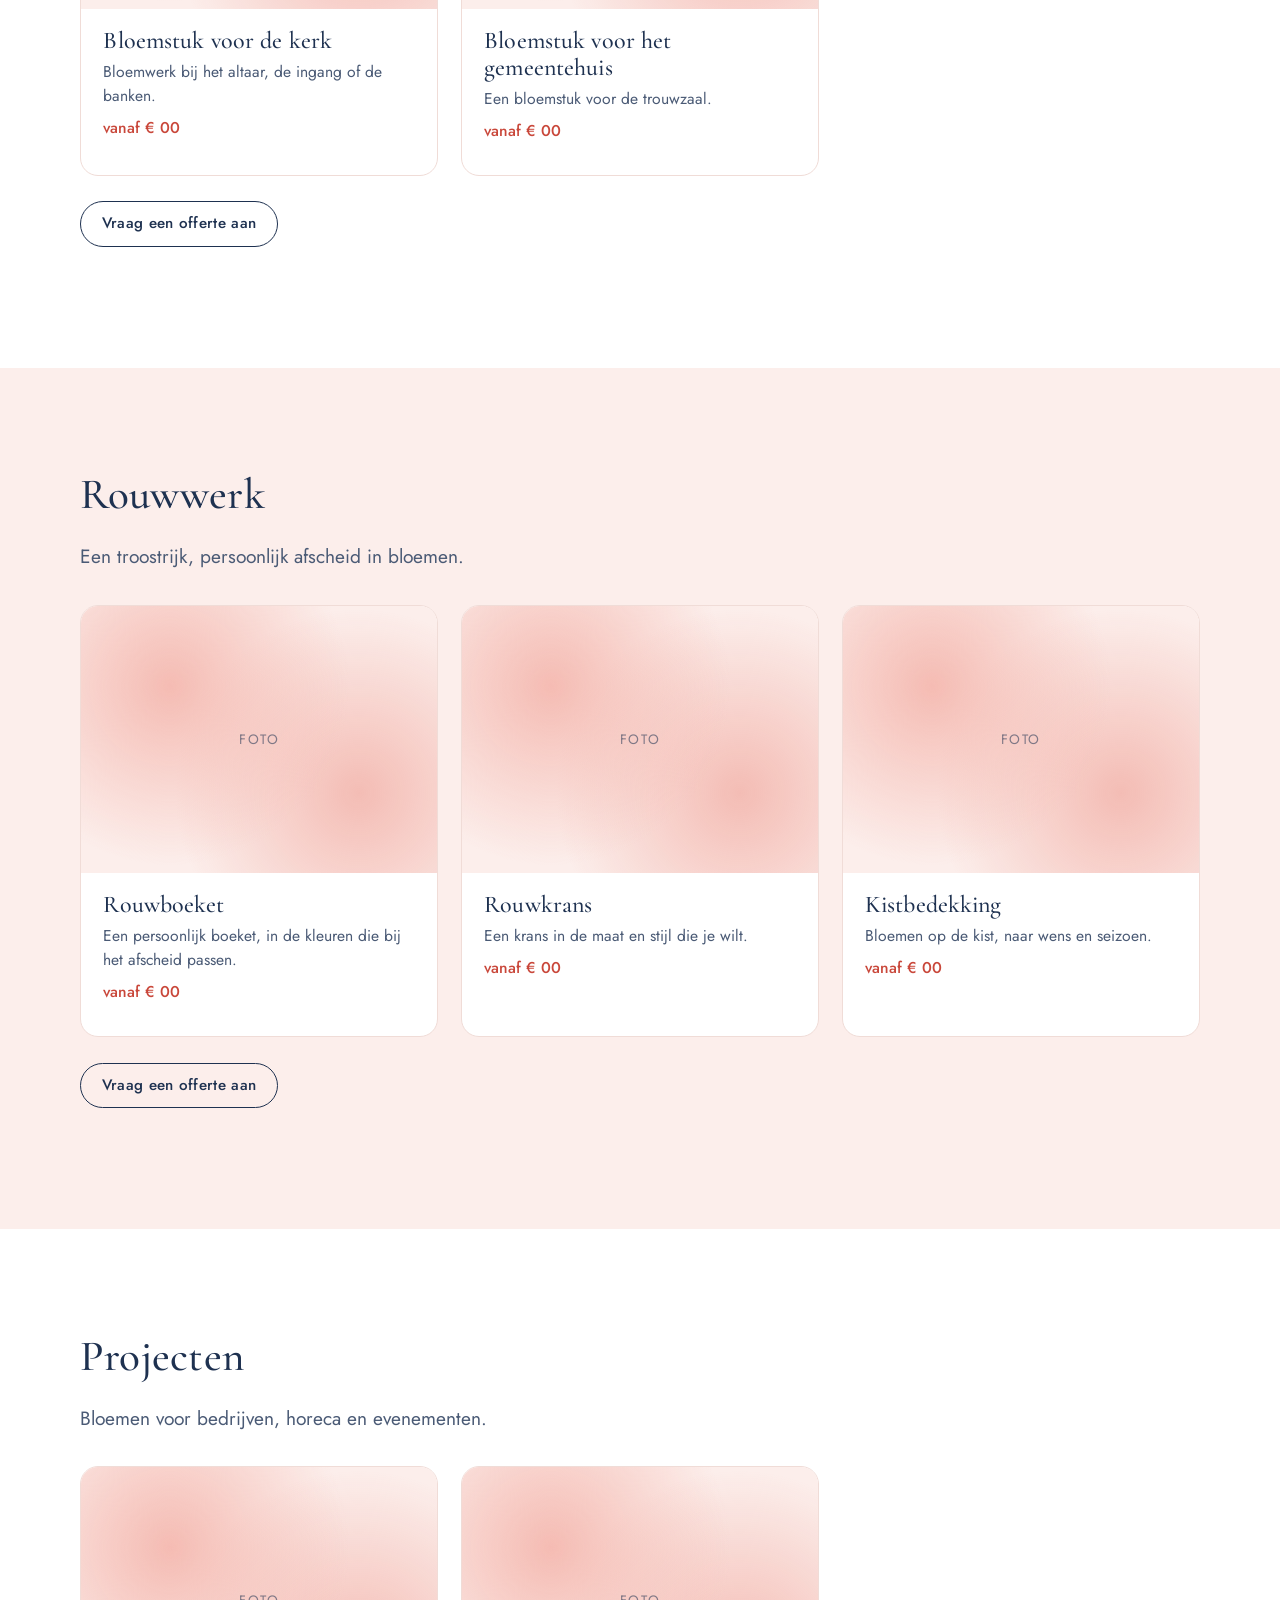
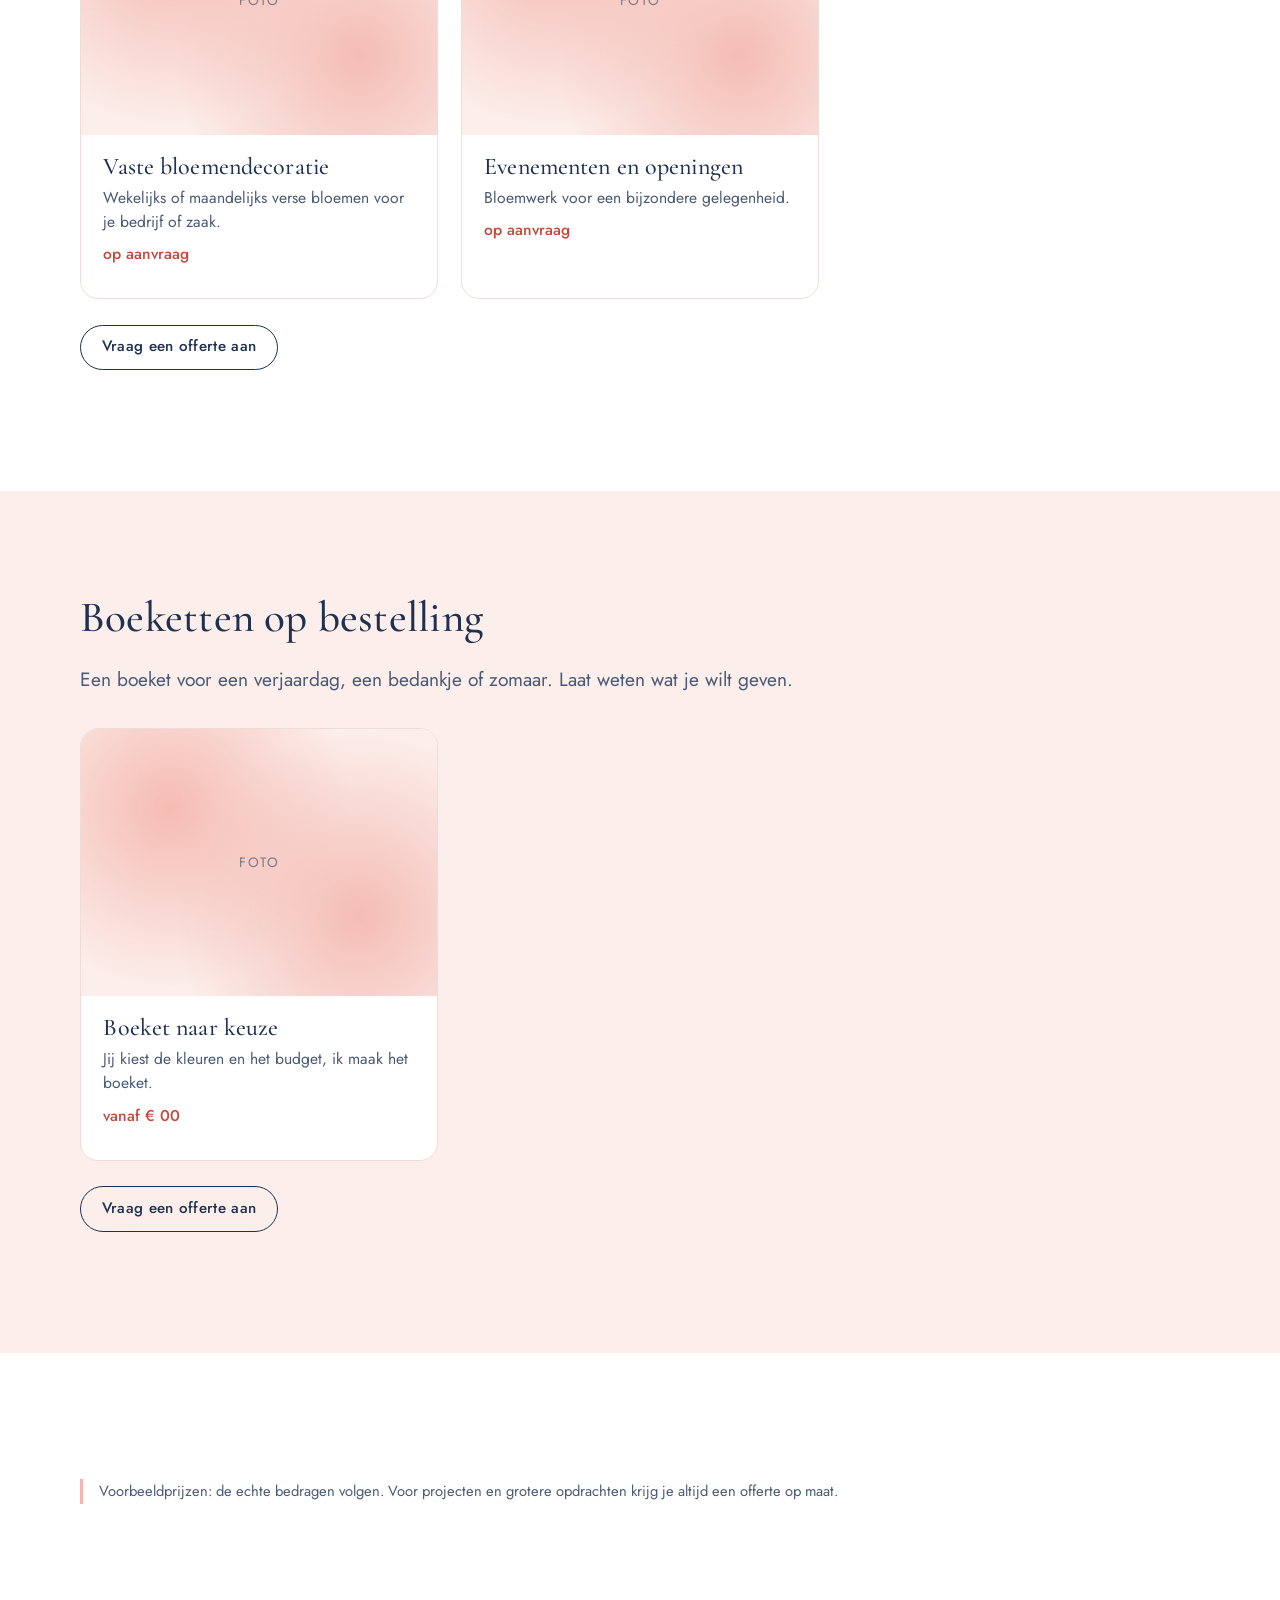
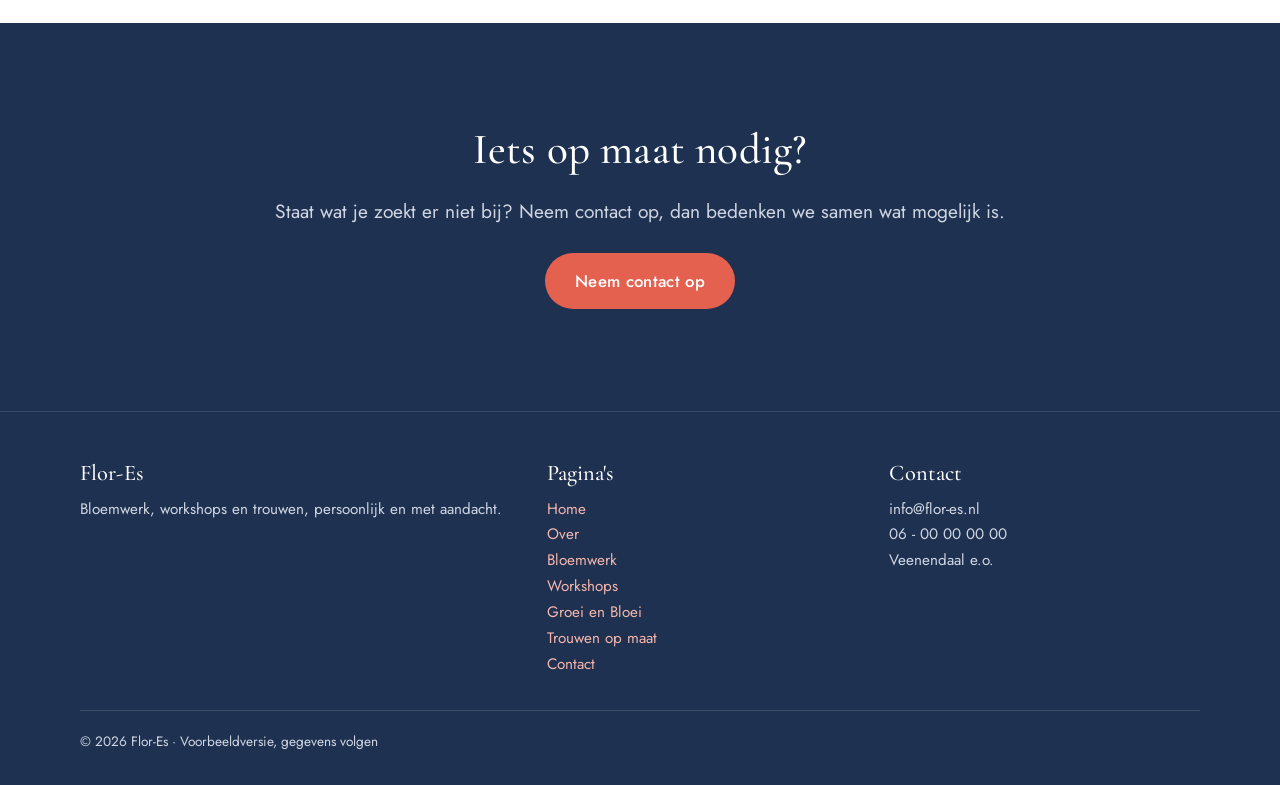
==== commit 260857f6: "Menuvolgorde aangepast en knop Hoe werk ik? op Bloemwerk Co-Authored-By: Claude Sonnet 5.5 <noreply@" ====
--- a/bloemwerk.html
+++ b/bloemwerk.html
@@ -20,9 +20,11 @@
     <span class="eyebrow">Bloemwerk</span>
     <h1>Gemaakt voor jouw moment</h1>
     <p class="lead">Elk stuk wordt op maat gemaakt, met bloemen die op dat moment van het seizoen het mooist zijn. De prijzen hieronder zijn richtprijzen: ze hangen af van de bloemen die nodig zijn, en die wisselen per week of seizoen.</p>
+    <div class="btn-row"><a class="btn" id="werkwijze-knop" href="over.html#werkwijze" aria-expanded="false" aria-controls="werkwijze-paneel">Hoe werk ik?</a></div>
     <div class="chips" id="bloemwerk-nav"></div>
   </div>
 </section>
+<div id="werkwijze-paneel" hidden></div>
 <div id="bloemwerk-lijst"></div>
 <section class="section">
   <div class="container">
--- a/style.css
+++ b/style.css
@@ -219,7 +219,7 @@
 .chip { text-decoration: none; border: 1.5px solid var(--navy); color: var(--navy); border-radius: 999px; padding: .4rem 1.2rem; font-size: .95rem; }
 .chip:hover { background: var(--navy); color: var(--white); }
 
-/* Stappen (Over, Trouwbegeleiding) */
+/* Stappen (Over, Trouwen op maat) */
 .steps { display: grid; grid-template-columns: repeat(3, 1fr); gap: 1.4rem; counter-reset: stap; }
 .steps.vier { grid-template-columns: repeat(4, 1fr); }
 .step { background: var(--white); border: 1px solid var(--line); border-radius: var(--radius); padding: 1.8rem; counter-increment: stap; }
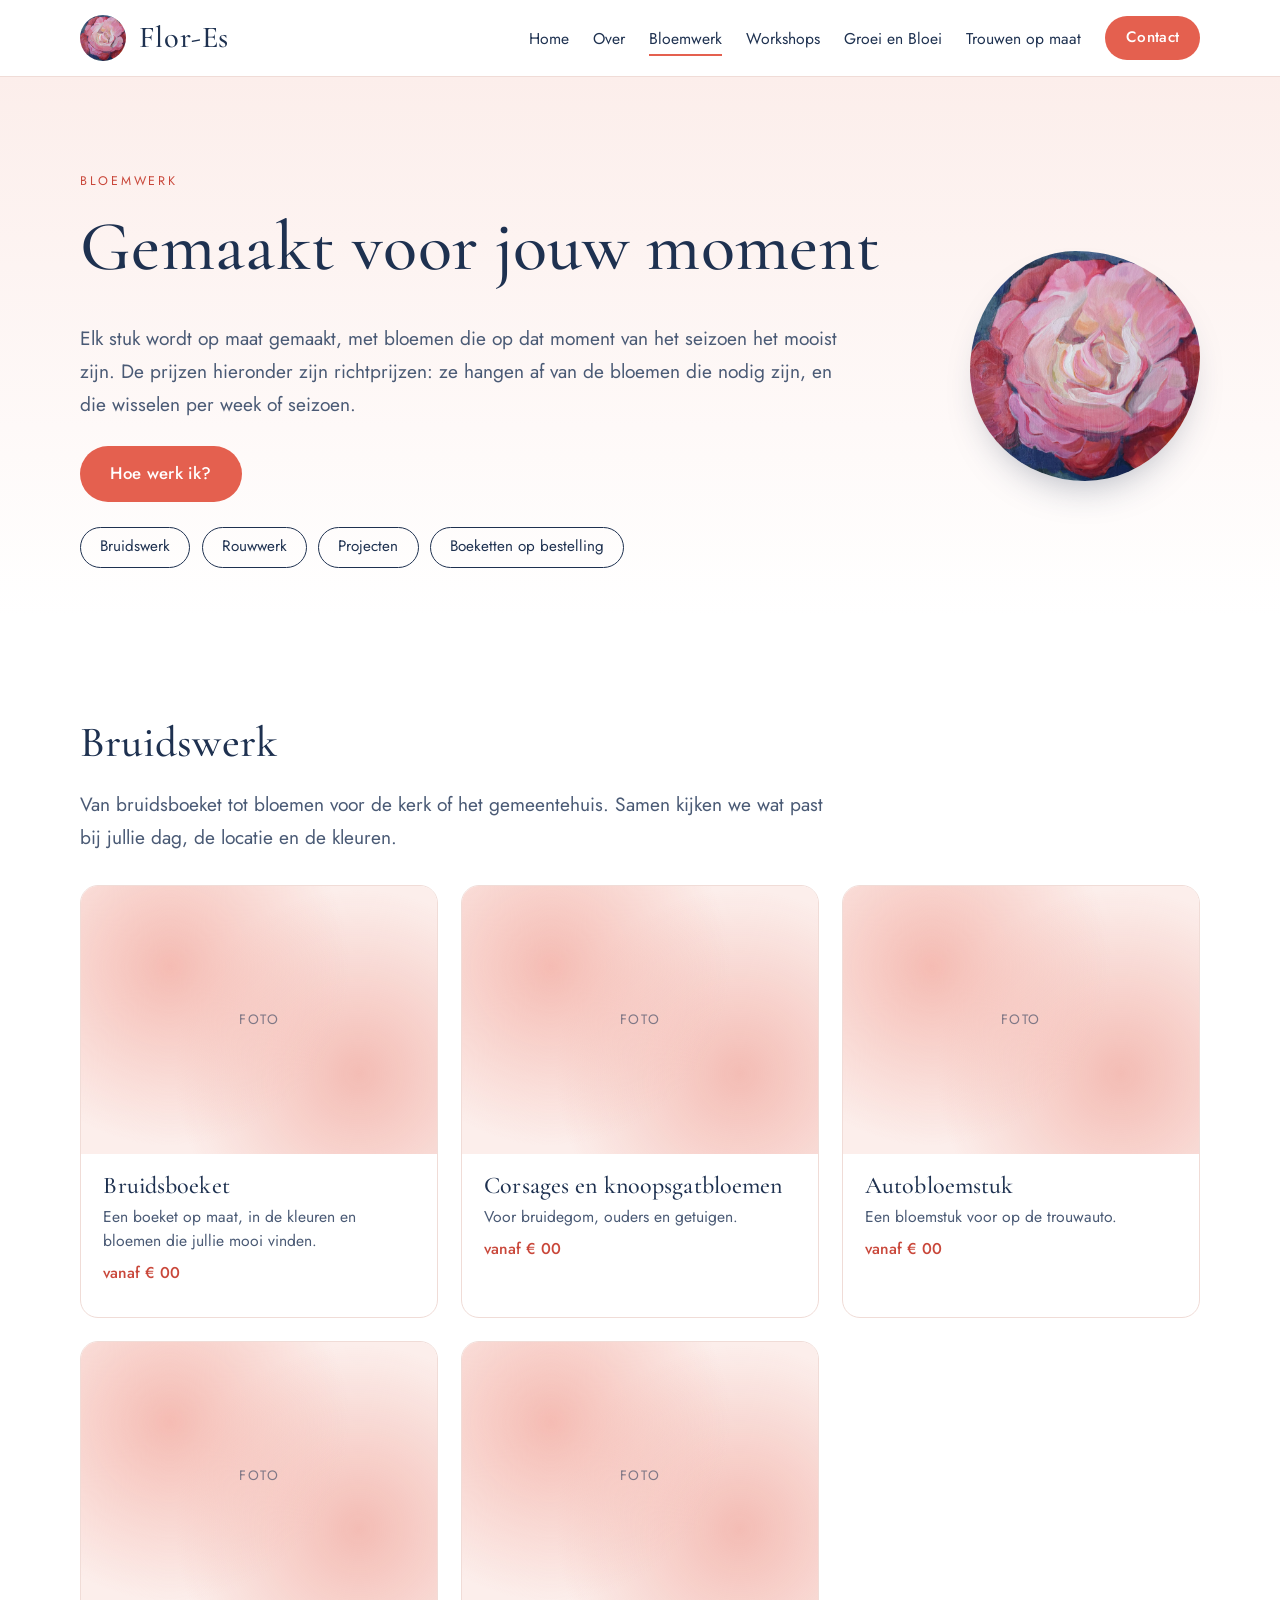
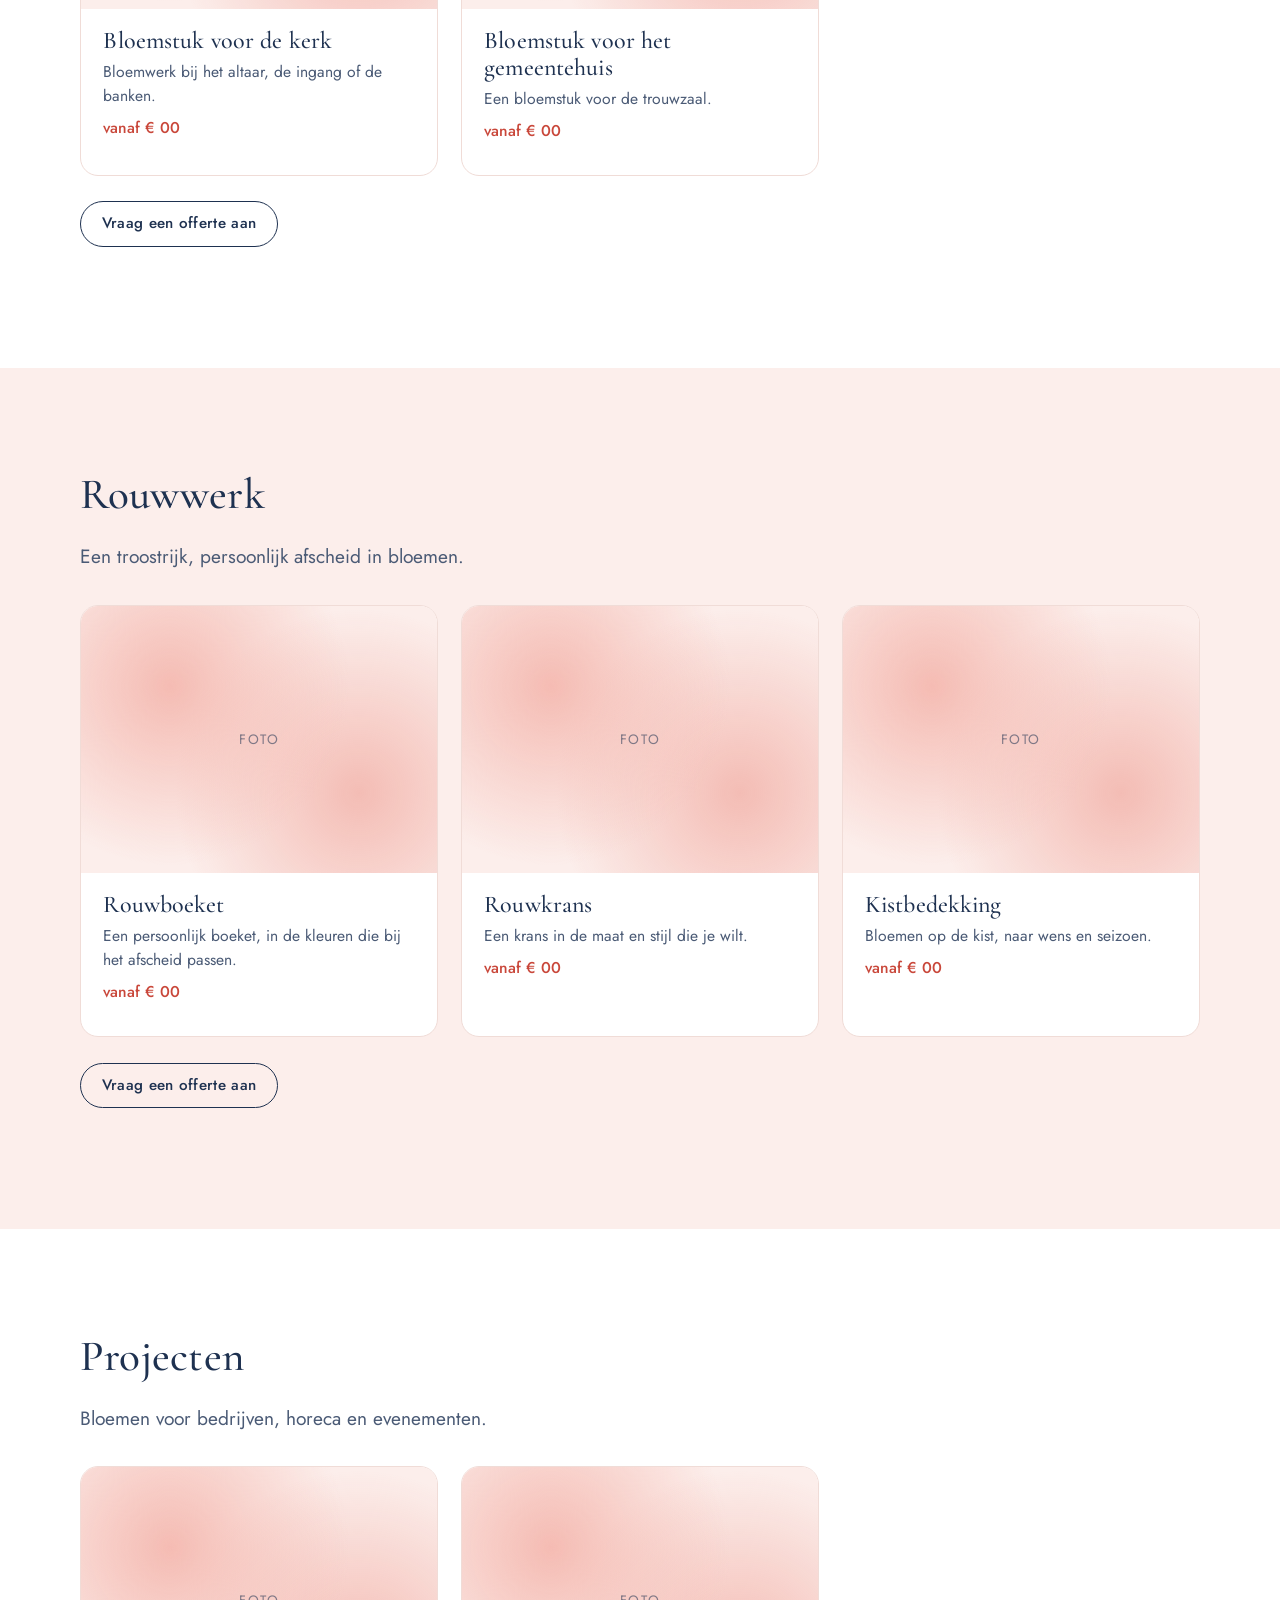
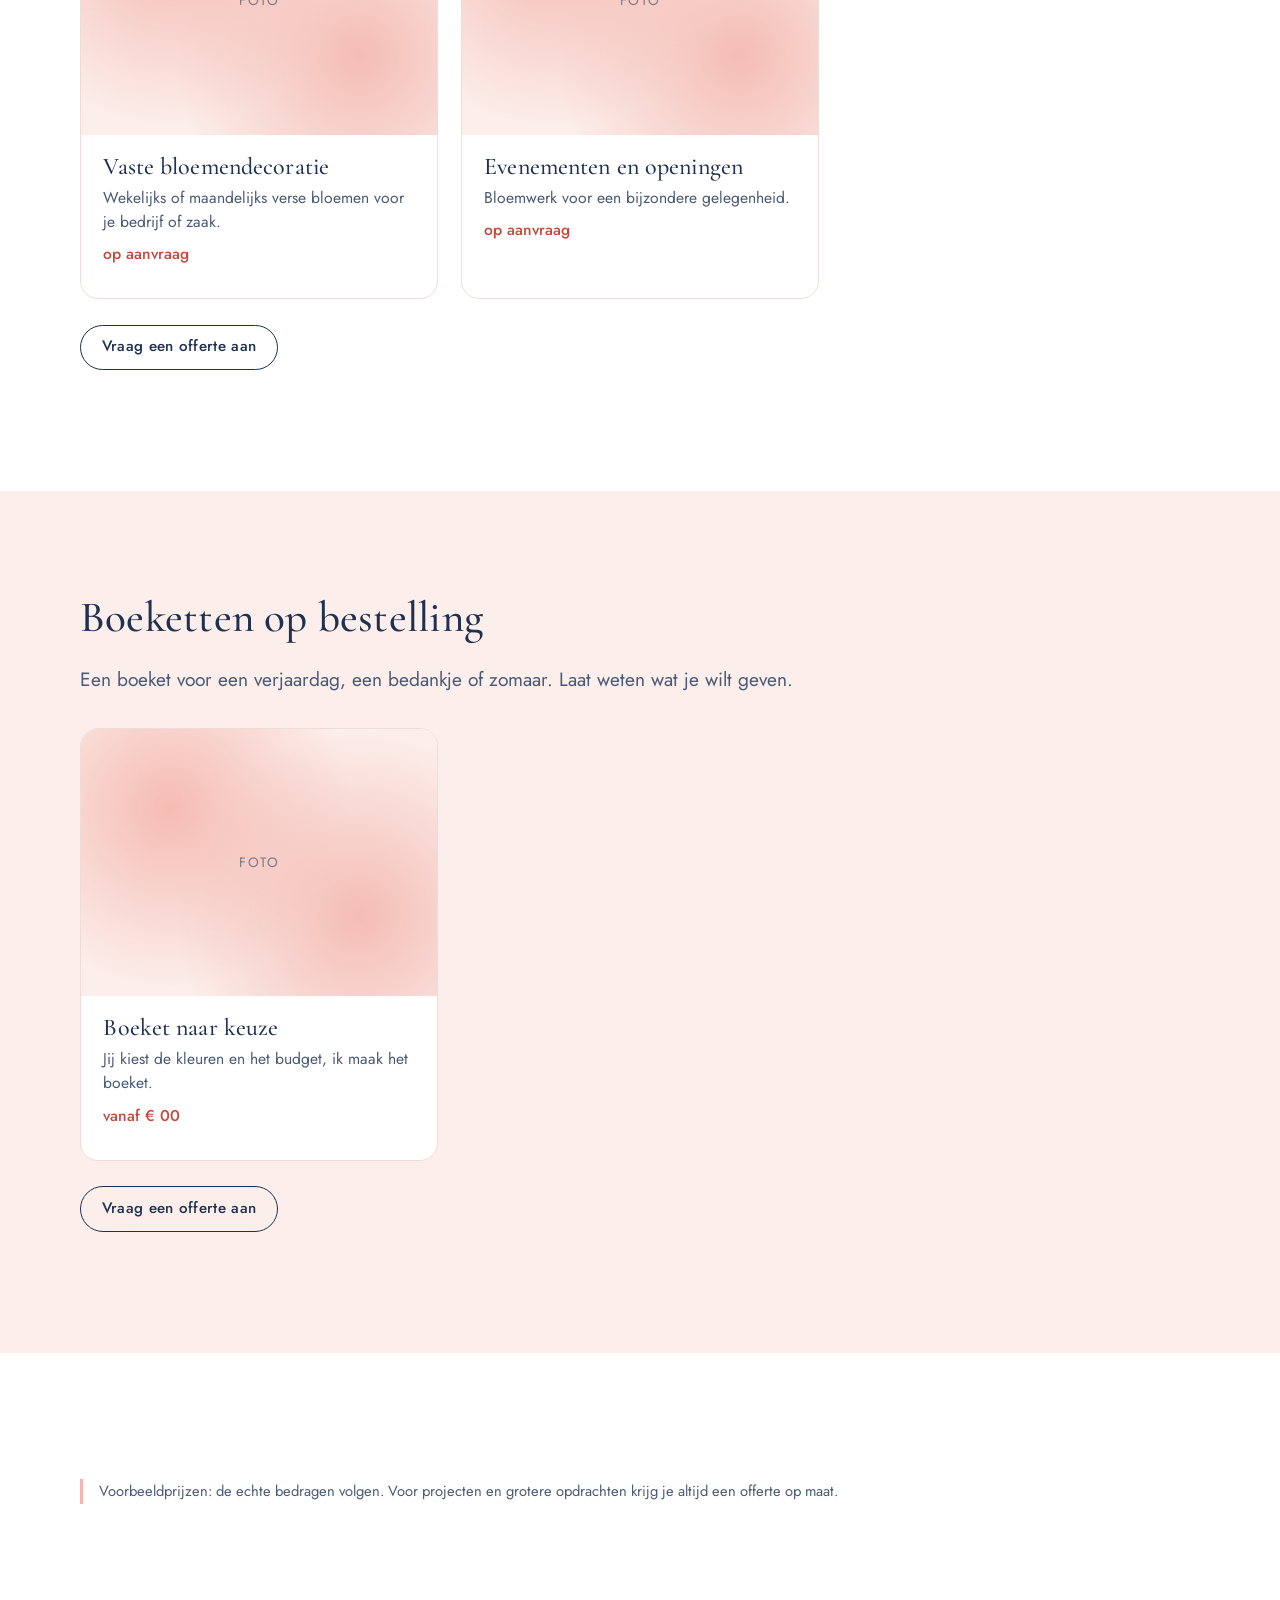
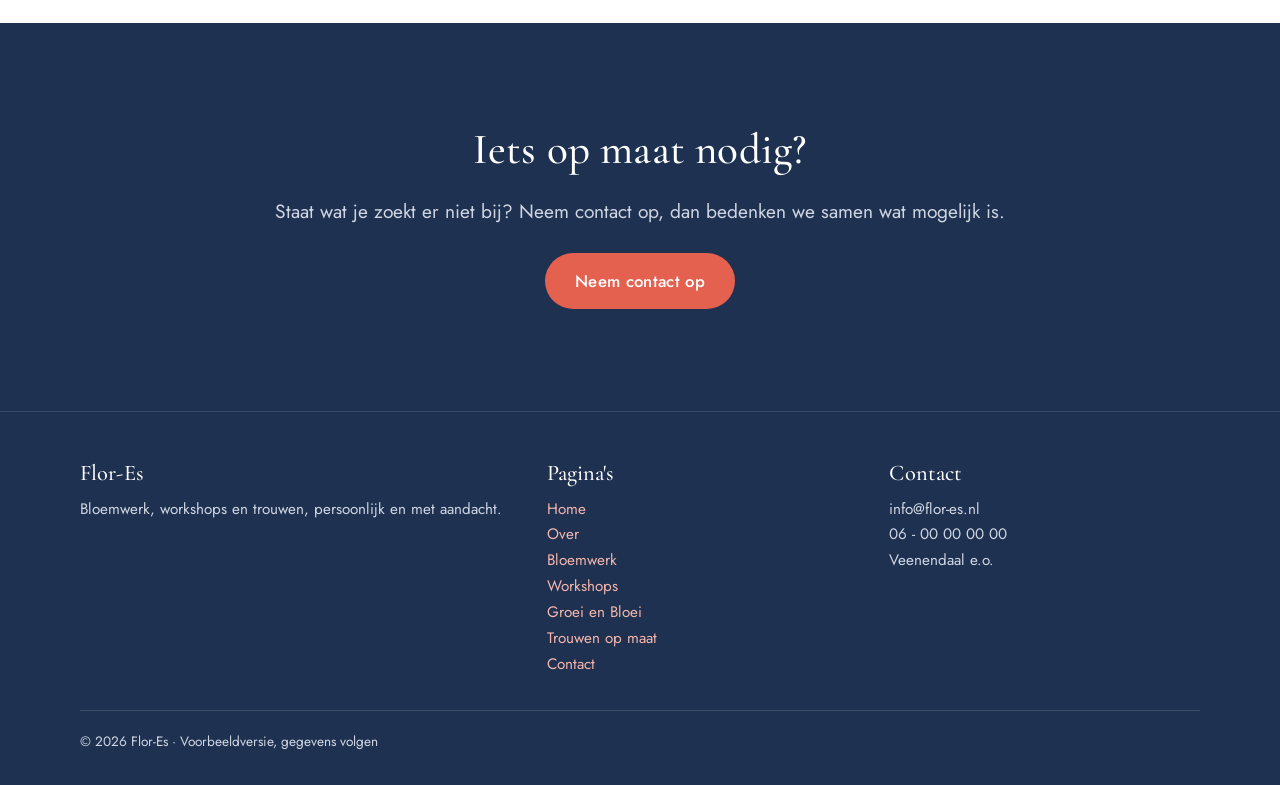
==== commit 5e3149de: "Roos rechtsboven in de kop van de pagina's (behalve Over) Co-Authored-By: Claude Sonnet 5.5 <noreply" ====
--- a/bloemwerk.html
+++ b/bloemwerk.html
@@ -16,12 +16,15 @@
 <main>
 
 <section class="page-hero">
-  <div class="container">
+  <div class="container page-hero-grid">
+    <div>
     <span class="eyebrow">Bloemwerk</span>
     <h1>Gemaakt voor jouw moment</h1>
     <p class="lead">Elk stuk wordt op maat gemaakt, met bloemen die op dat moment van het seizoen het mooist zijn. De prijzen hieronder zijn richtprijzen: ze hangen af van de bloemen die nodig zijn, en die wisselen per week of seizoen.</p>
     <div class="btn-row"><a class="btn" id="werkwijze-knop" href="over.html#werkwijze" aria-expanded="false" aria-controls="werkwijze-paneel">Hoe werk ik?</a></div>
     <div class="chips" id="bloemwerk-nav"></div>
+    </div>
+    <div class="hero-art klein"><img src="img/logo.jpg" alt=""></div>
   </div>
 </section>
 <div id="werkwijze-paneel" hidden></div>
--- a/style.css
+++ b/style.css
@@ -240,3 +240,12 @@
 @media (max-width: 860px) {
   .producten, .steps, .steps.vier { grid-template-columns: 1fr; }
 }
+
+/* Roos rechtsboven in de kop van de pagina's */
+.page-hero-grid { display: grid; grid-template-columns: 1fr 230px; gap: clamp(1.5rem, 5vw, 4rem); align-items: center; }
+.hero-art.klein img { width: 100%; aspect-ratio: 1 / 1; box-shadow: 0 20px 40px -20px rgba(30,49,80,.4); }
+@media (max-width: 860px) {
+  .page-hero-grid { grid-template-columns: 1fr; }
+  .hero-art.klein { max-width: 170px; order: -1; }
+}
+.note:empty { display: none; }
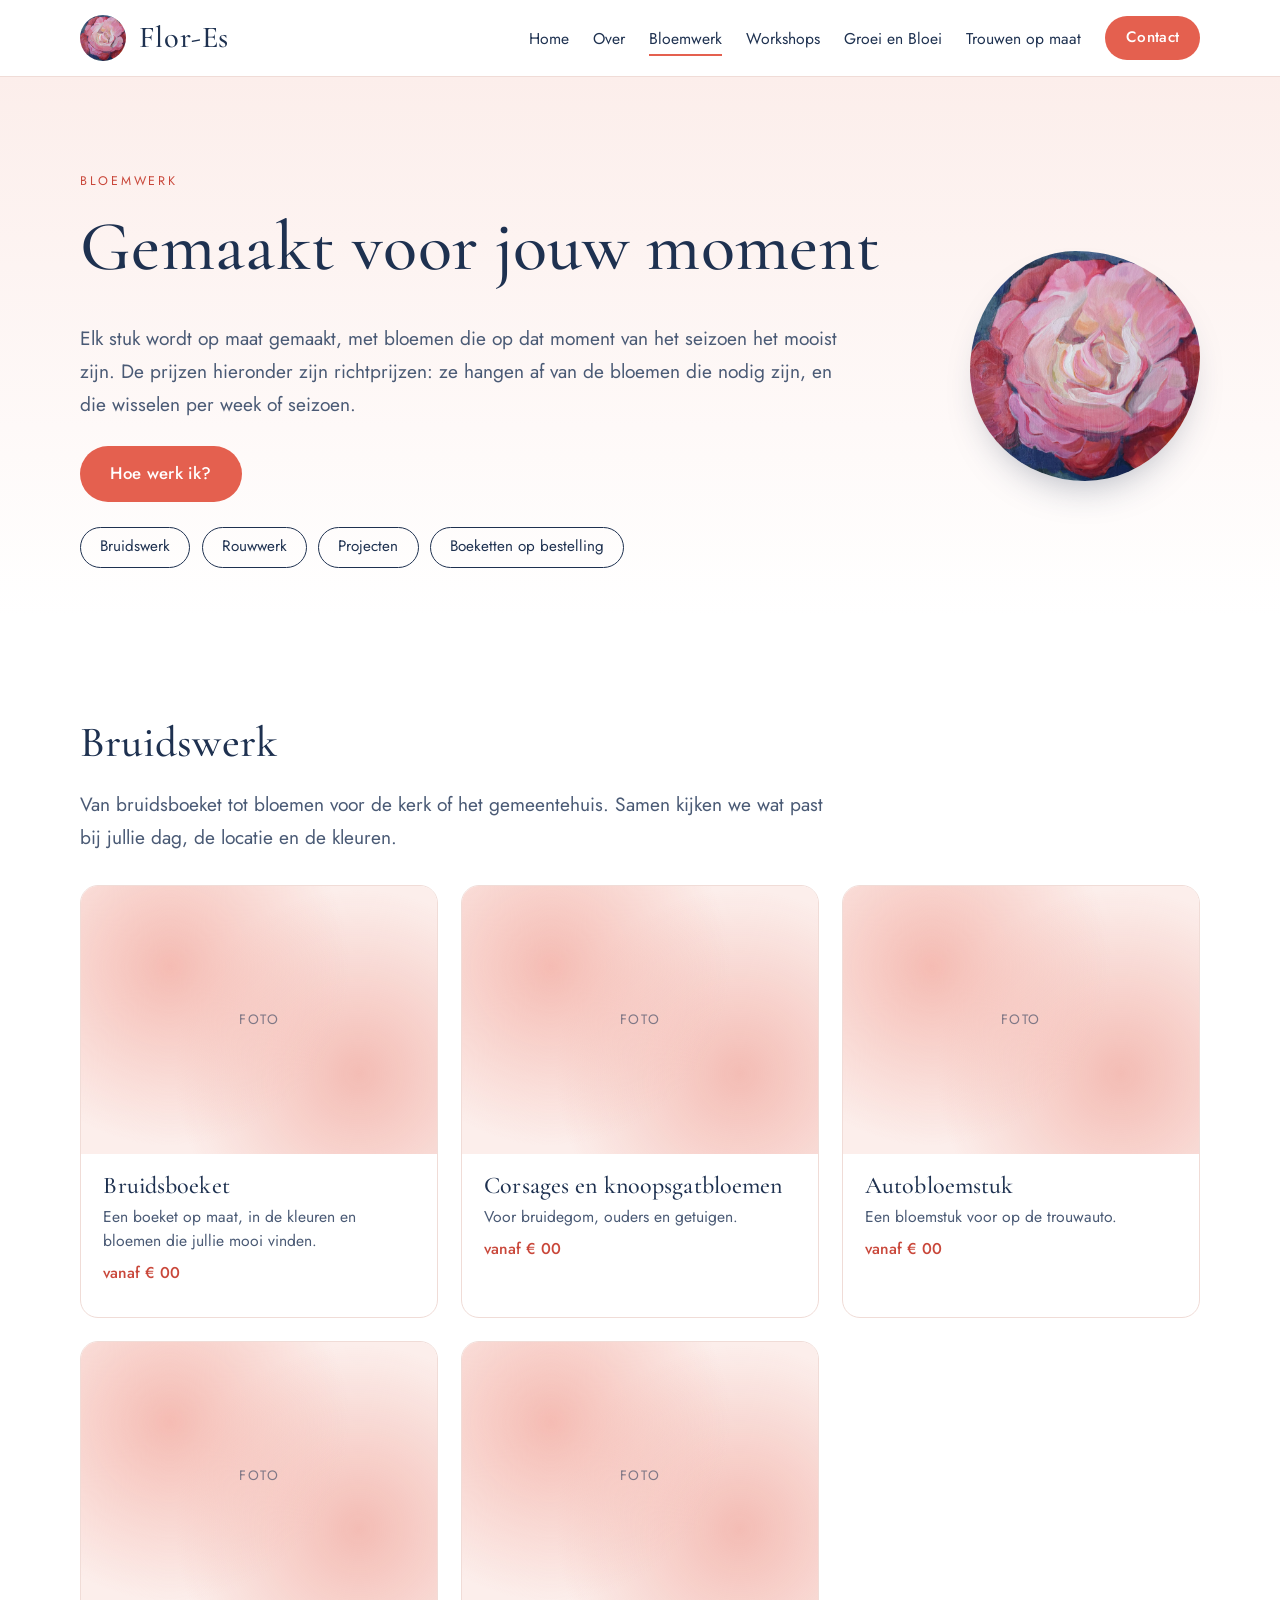
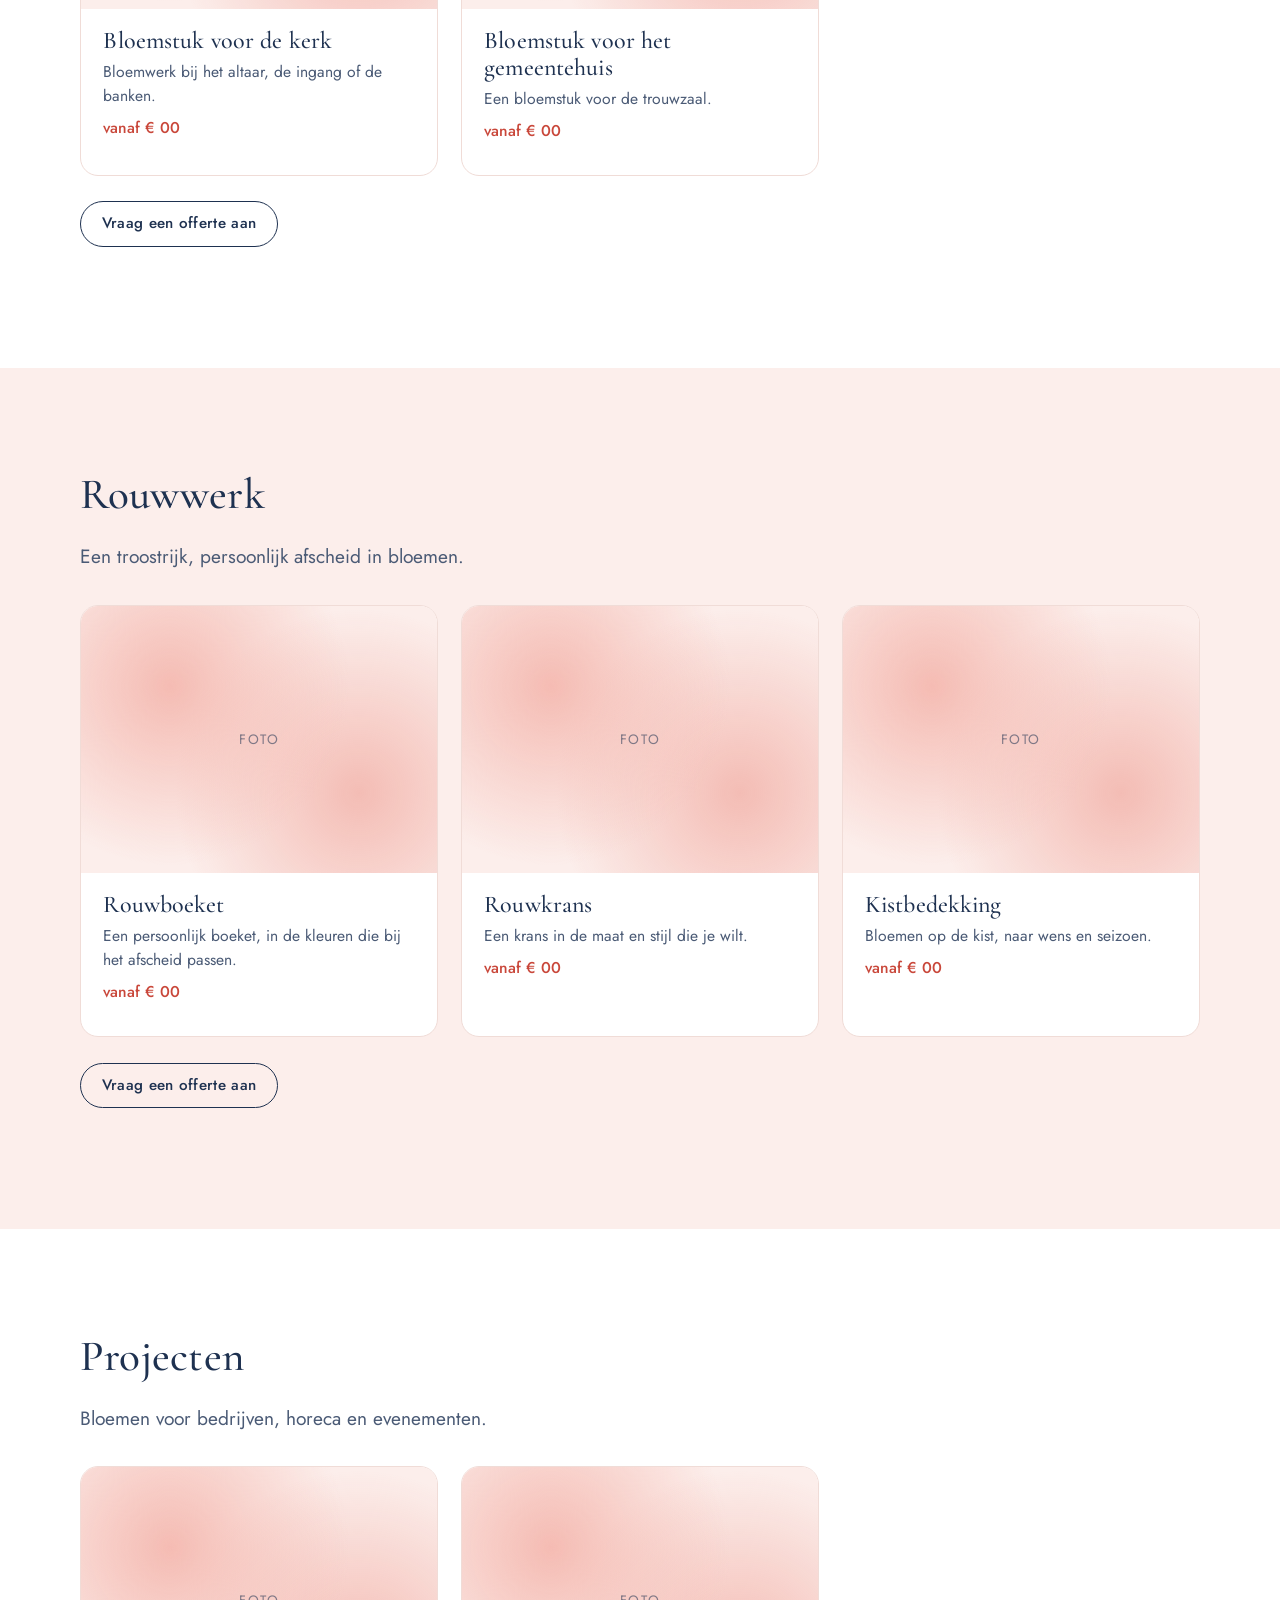
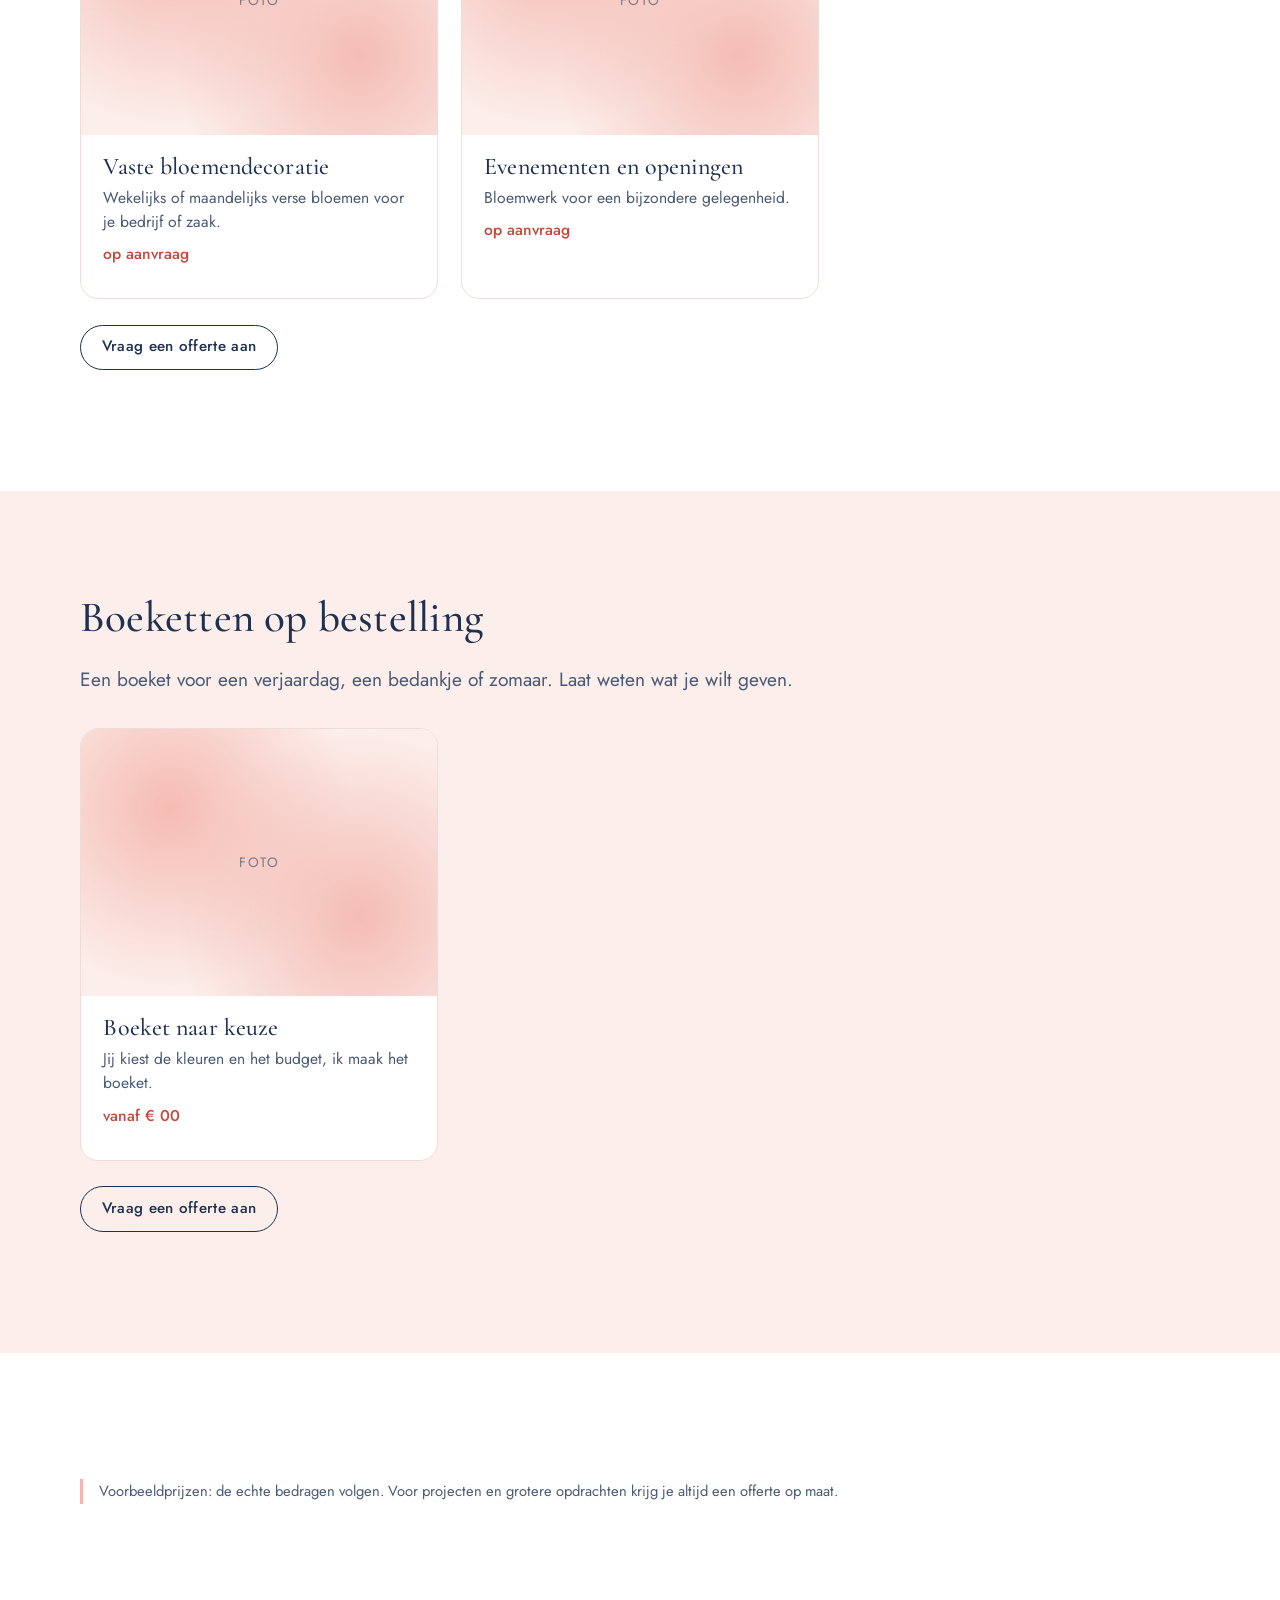
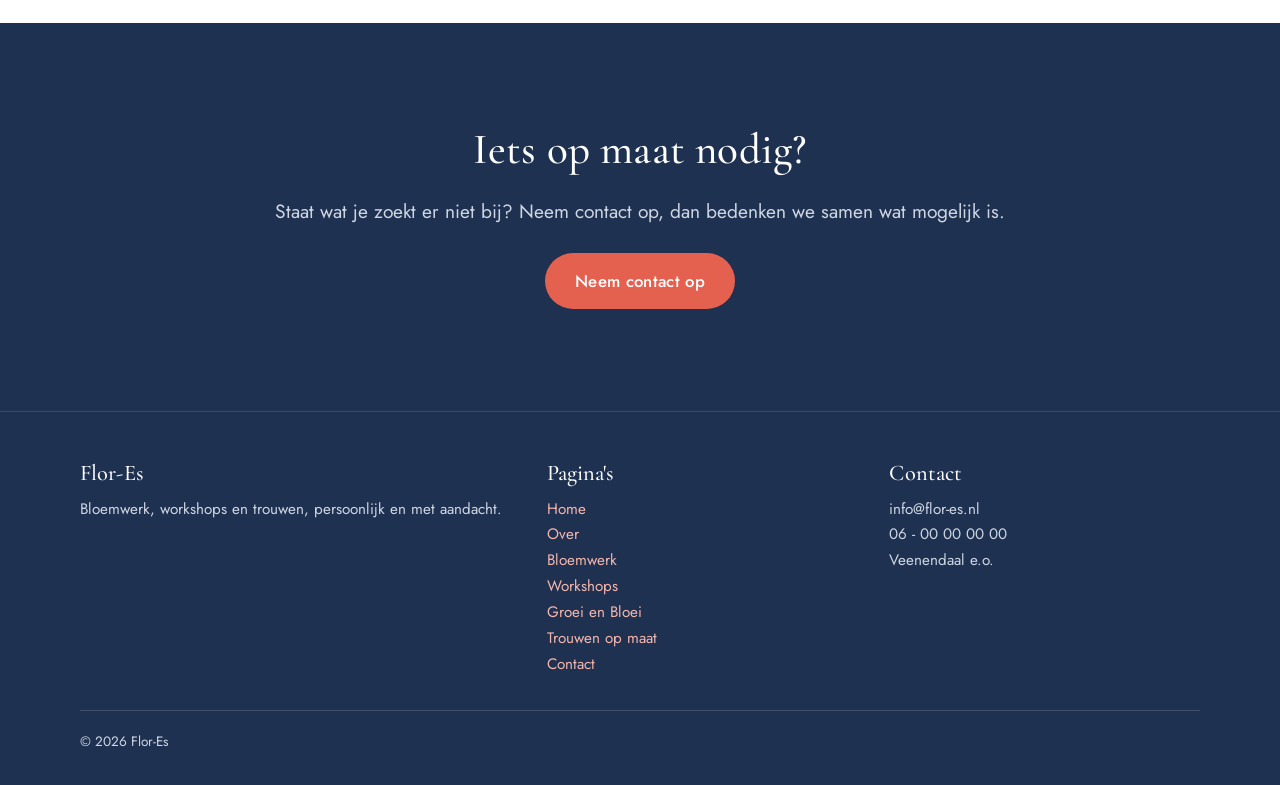
==== commit 355708bc: "Alle teksten van de pagina's te beheren, plus voettekst bij Instellingen - Markeringen rond de tekst" ====
--- a/bloemwerk.html
+++ b/bloemwerk.html
@@ -18,10 +18,10 @@
 <section class="page-hero">
   <div class="container page-hero-grid">
     <div>
-    <span class="eyebrow">Bloemwerk</span>
-    <h1>Gemaakt voor jouw moment</h1>
-    <p class="lead">Elk stuk wordt op maat gemaakt, met bloemen die op dat moment van het seizoen het mooist zijn. De prijzen hieronder zijn richtprijzen: ze hangen af van de bloemen die nodig zijn, en die wisselen per week of seizoen.</p>
-    <div class="btn-row"><a class="btn" id="werkwijze-knop" href="over.html#werkwijze" aria-expanded="false" aria-controls="werkwijze-paneel">Hoe werk ik?</a></div>
+    <span class="eyebrow"><!--t:k01|Bovenaan de pagina::Kleine kop boven de titel|kort-->Bloemwerk<!--/t--></span>
+    <h1><!--t:k02|Bovenaan de pagina::Hoofdkop|kort-->Gemaakt voor jouw moment<!--/t--></h1>
+    <p class="lead"><!--t:k03|Bovenaan de pagina::Inleiding|lang-->Elk stuk wordt op maat gemaakt, met bloemen die op dat moment van het seizoen het mooist zijn. De prijzen hieronder zijn richtprijzen: ze hangen af van de bloemen die nodig zijn, en die wisselen per week of seizoen.<!--/t--></p>
+    <div class="btn-row"><a class="btn" id="werkwijze-knop" href="over.html#werkwijze" aria-expanded="false" aria-controls="werkwijze-paneel"><!--t:k04|Bovenaan de pagina::Tekst op de knop 1|kort-->Hoe werk ik?<!--/t--></a></div>
     <div class="chips" id="bloemwerk-nav"></div>
     </div>
     <div class="hero-art klein"><img src="img/logo.jpg" alt=""></div>
@@ -31,14 +31,14 @@
 <div id="bloemwerk-lijst"></div>
 <section class="section">
   <div class="container">
-    <p class="note">Voorbeeldprijzen: de echte bedragen volgen. Voor projecten en grotere opdrachten krijg je altijd een offerte op maat.</p>
+    <p class="note"><!--t:k05|Bovenaan de pagina::Opmerking|lang-->Voorbeeldprijzen: de echte bedragen volgen. Voor projecten en grotere opdrachten krijg je altijd een offerte op maat.<!--/t--></p>
   </div>
 </section>
 <section class="section cta">
   <div class="container">
-    <h2>Iets op maat nodig?</h2>
-    <p class="lead">Staat wat je zoekt er niet bij? Neem contact op, dan bedenken we samen wat mogelijk is.</p>
-    <div class="btn-row" style="justify-content:center"><a class="btn" href="contact.html">Neem contact op</a></div>
+    <h2><!--t:k06|Iets op maat nodig?::Kop|kort-->Iets op maat nodig?<!--/t--></h2>
+    <p class="lead"><!--t:k07|Iets op maat nodig?::Inleiding|lang-->Staat wat je zoekt er niet bij? Neem contact op, dan bedenken we samen wat mogelijk is.<!--/t--></p>
+    <div class="btn-row" style="justify-content:center"><a class="btn" href="contact.html"><!--t:k08|Iets op maat nodig?::Tekst op de knop 1|kort-->Neem contact op<!--/t--></a></div>
   </div>
 </section>
 </main>
